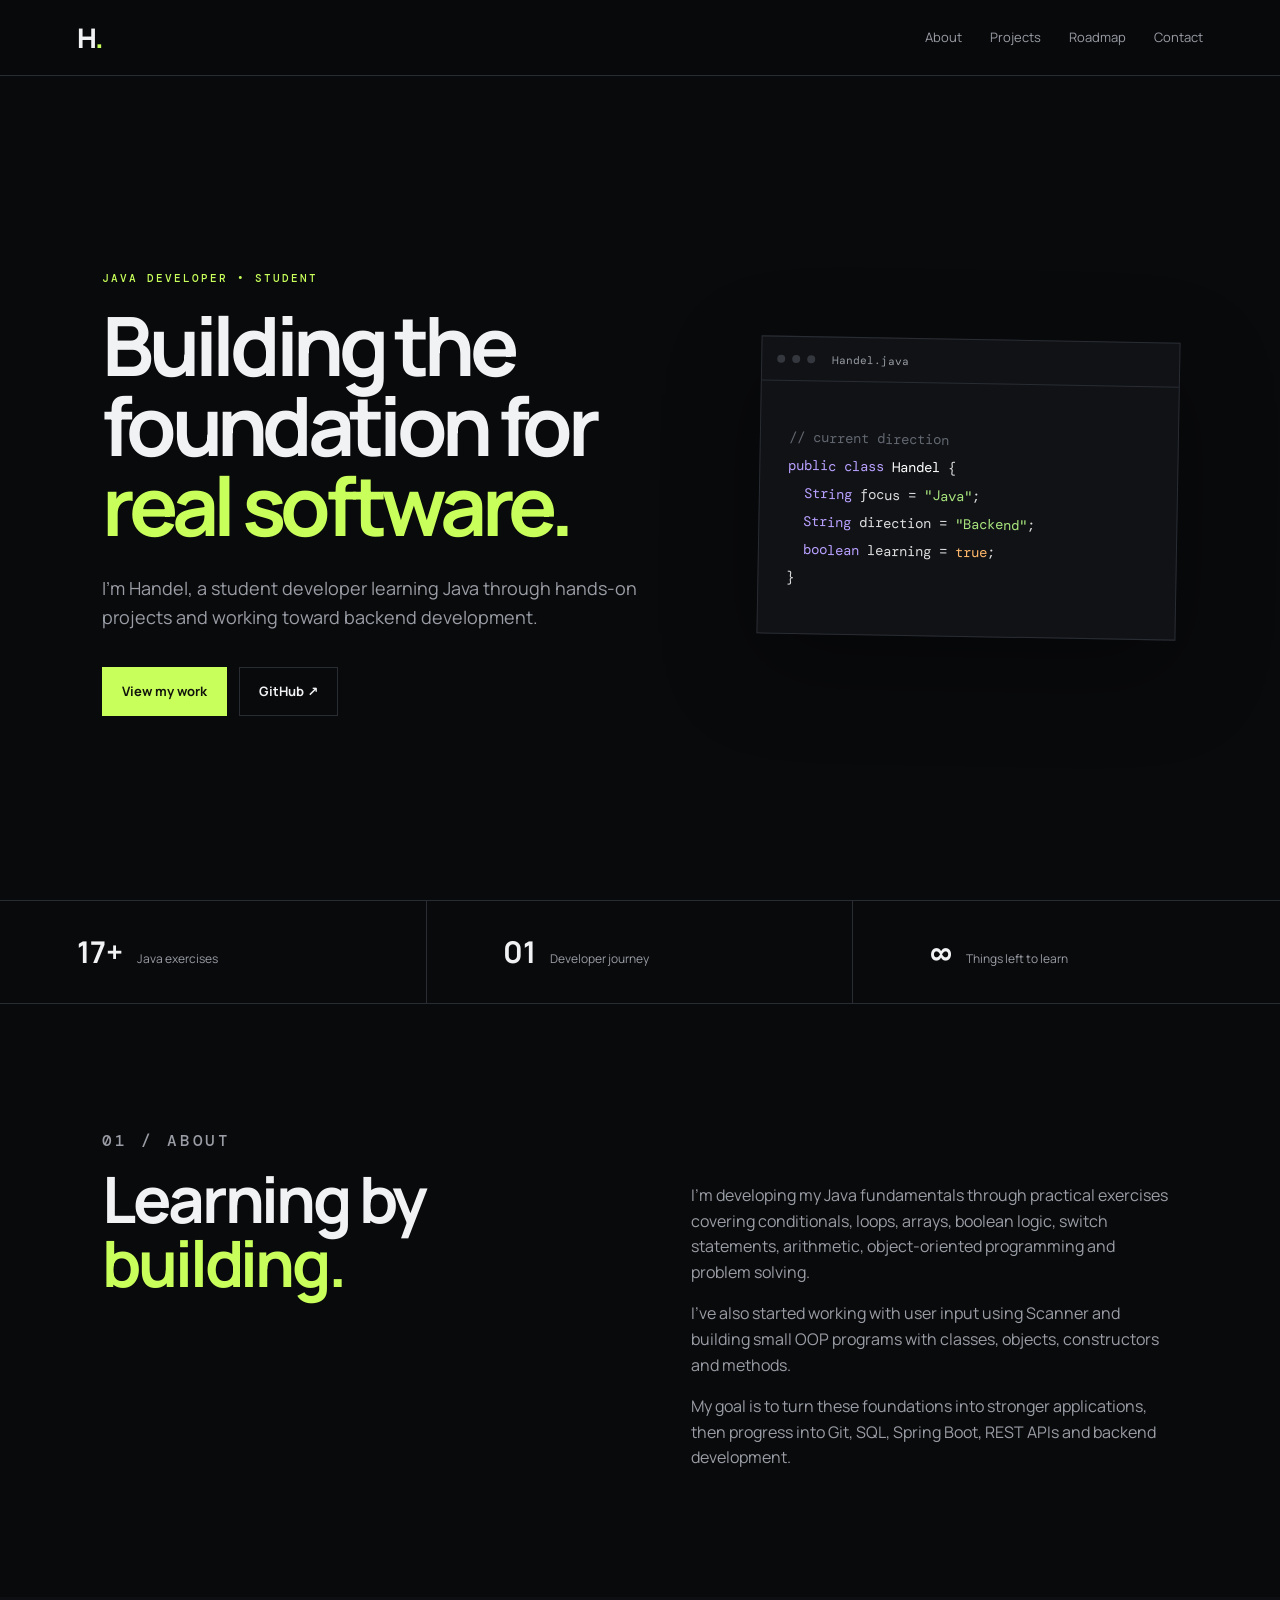
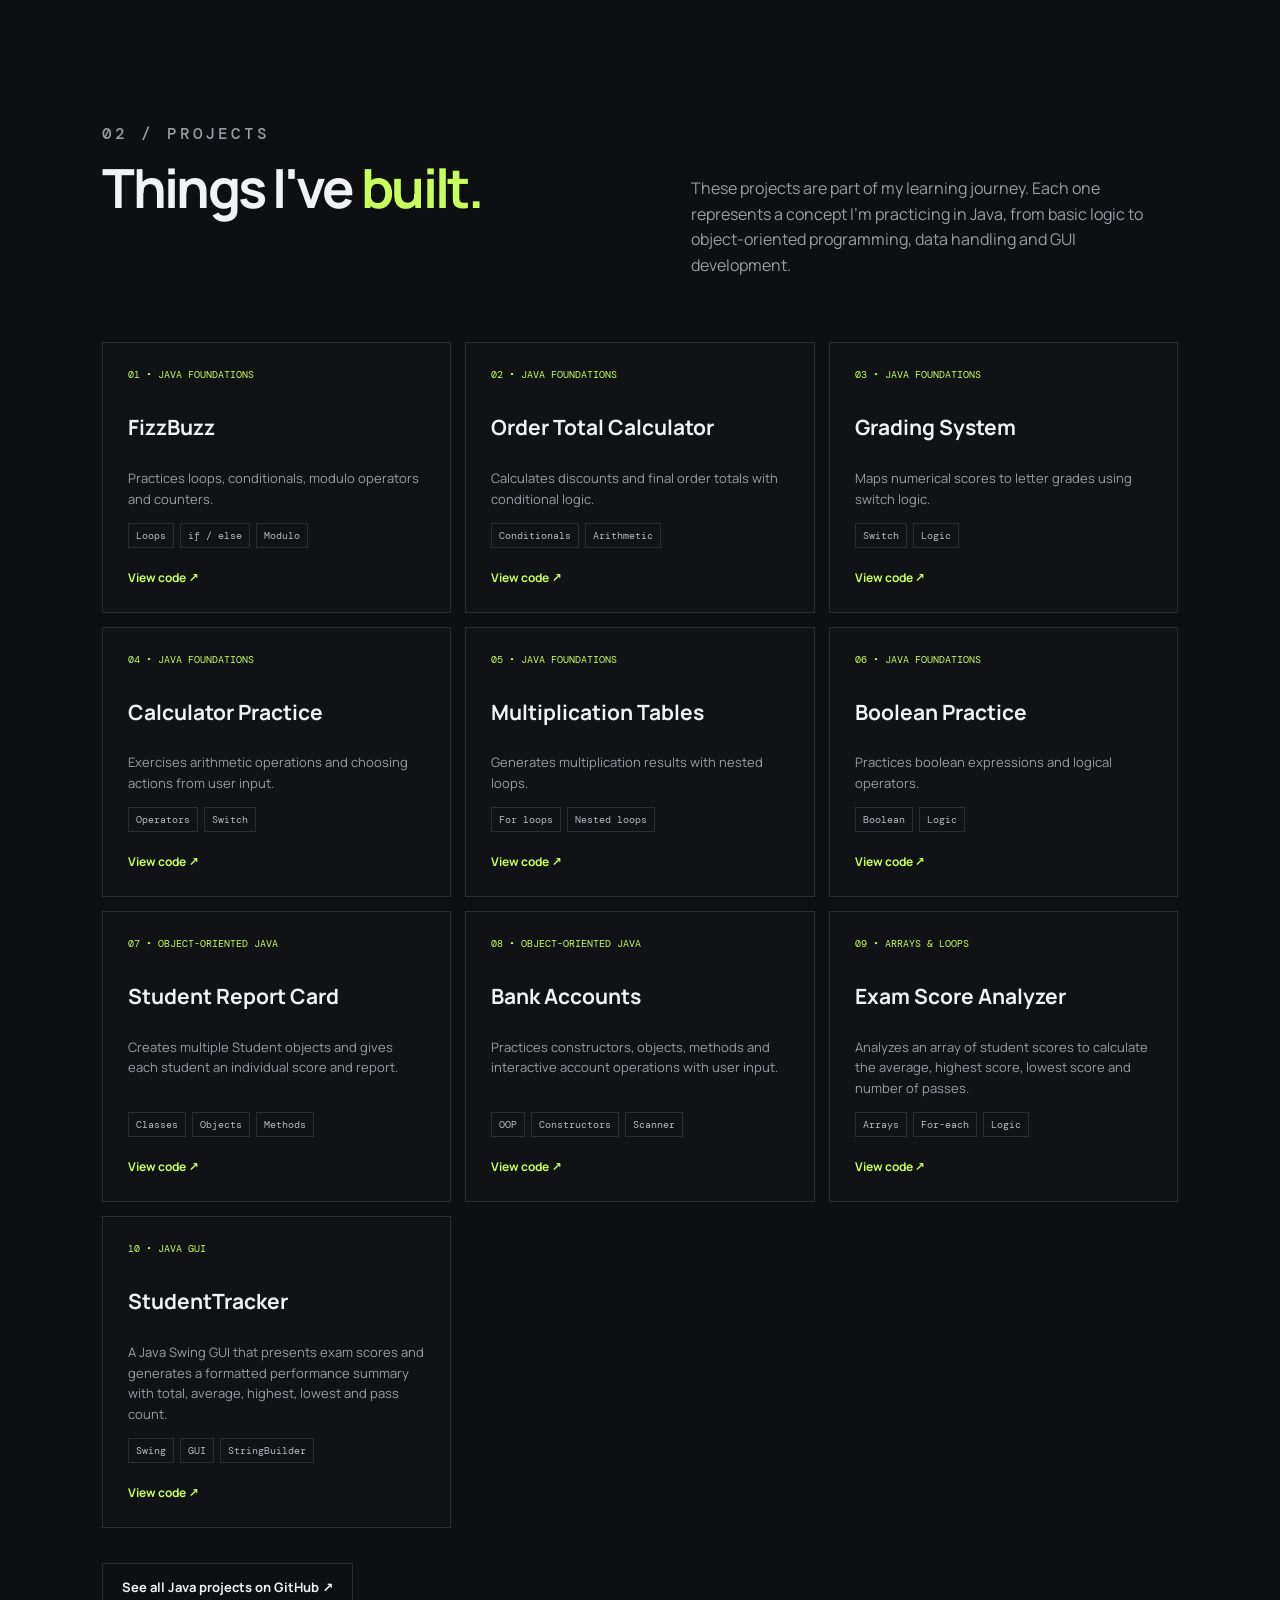
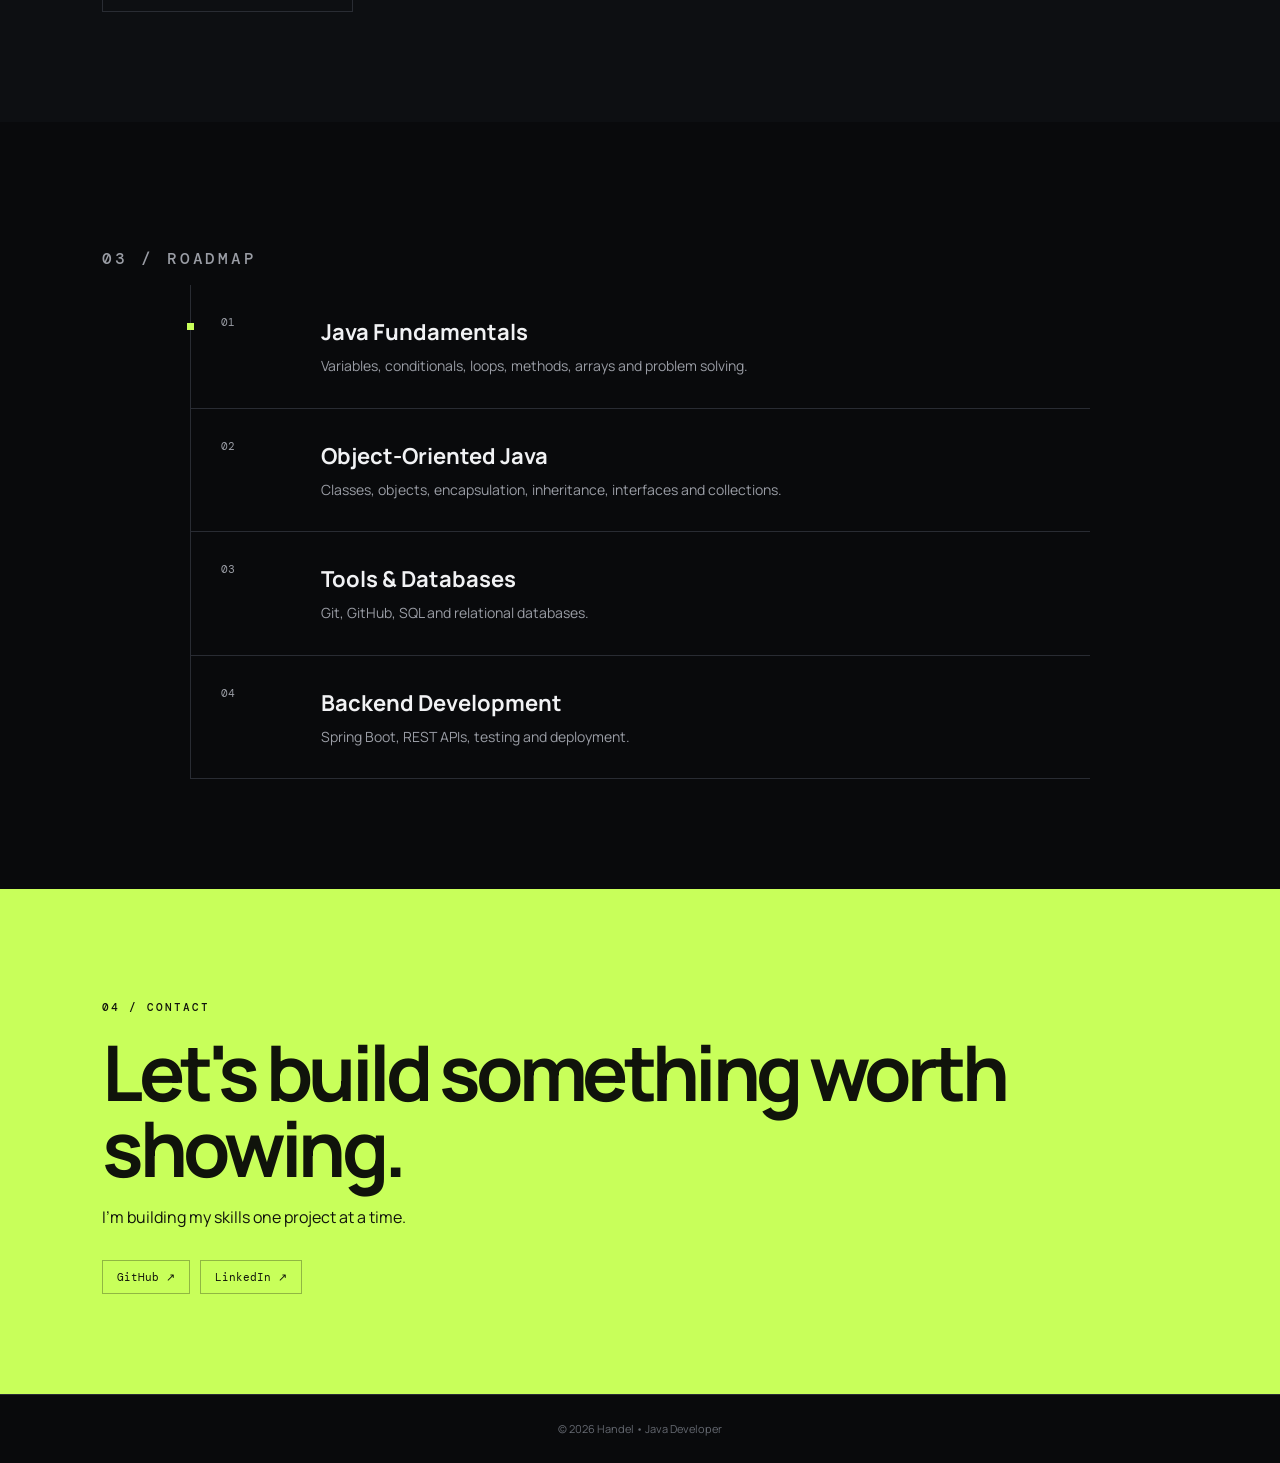
==== docs/index.html @ 5cfcab4a "Add StudentTracker GUI project to portfolio" ====
<!doctype html>
<html lang="en">
<head>
<meta charset="utf-8">
<meta name="viewport" content="width=device-width, initial-scale=1">
<meta name="description" content="Handel — Java Developer portfolio.">
<title>Handel — Java Developer</title>
<link rel="stylesheet" href="style.css">
</head>
<body>
<header class="nav"><a class="brand" href="#home">H<span>.</span></a><nav><a href="#about">About</a><a href="#projects">Projects</a><a href="#roadmap">Roadmap</a><a href="#contact">Contact</a></nav></header>
<main>
<section class="hero" id="home"><div><p class="eyebrow">JAVA DEVELOPER • STUDENT</p><h1>Building the foundation for <em>real software.</em></h1><p class="lead">I'm Handel, a student developer learning Java through hands-on projects and working toward backend development.</p><div class="actions"><a class="button primary" href="#projects">View my work</a><a class="button" href="https://github.com/muddyshark8-byte" target="_blank" rel="noopener">GitHub ↗</a></div></div><div class="terminal"><div class="bar"><i></i><i></i><i></i><span>Handel.java</span></div><pre><span class="dim">// current direction</span>
<span class="purple">public class</span> <span class="white">Handel</span> {
  <span class="purple">String</span> focus = <span class="green">"Java"</span>;
  <span class="purple">String</span> direction = <span class="green">"Backend"</span>;
  <span class="purple">boolean</span> learning = <span class="orange">true</span>;
}</pre></div></section>
<section class="stats"><div><b>17+</b><span>Java exercises</span></div><div><b>01</b><span>Developer journey</span></div><div><b>∞</b><span>Things left to learn</span></div></section>
<section class="section" id="about"><p class="eyebrow">01 / ABOUT</p><div class="split"><h2>Learning by <span>building.</span></h2><div><p>I'm developing my Java fundamentals through practical exercises covering conditionals, loops, arrays, boolean logic, switch statements, arithmetic, object-oriented programming and problem solving.</p><p>I've also started working with user input using Scanner and building small OOP programs with classes, objects, constructors and methods.</p><p>My goal is to turn these foundations into stronger applications, then progress into Git, SQL, Spring Boot, REST APIs and backend development.</p></div></div></section>
<section class="section dark" id="projects"><p class="eyebrow">02 / PROJECTS</p><div class="split head"><h2>Things I've <span>built.</span></h2><p>These projects are part of my learning journey. Each one represents a concept I'm practicing in Java, from basic logic to object-oriented programming, data handling and GUI development.</p></div><div class="grid">
<article><small>01 • JAVA FOUNDATIONS</small><h3>FizzBuzz</h3><p>Practices loops, conditionals, modulo operators and counters.</p><div class="tags"><span>Loops</span><span>if / else</span><span>Modulo</span></div><a href="https://github.com/muddyshark8-byte/java-projects/blob/main/fizzbuzz.java" target="_blank" rel="noopener">View code ↗</a></article>
<article><small>02 • JAVA FOUNDATIONS</small><h3>Order Total Calculator</h3><p>Calculates discounts and final order totals with conditional logic.</p><div class="tags"><span>Conditionals</span><span>Arithmetic</span></div><a href="https://github.com/muddyshark8-byte/java-projects/blob/main/OrderTotalCalc.java" target="_blank" rel="noopener">View code ↗</a></article>
<article><small>03 • JAVA FOUNDATIONS</small><h3>Grading System</h3><p>Maps numerical scores to letter grades using switch logic.</p><div class="tags"><span>Switch</span><span>Logic</span></div><a href="https://github.com/muddyshark8-byte/java-projects/blob/main/Gradingsystem.java" target="_blank" rel="noopener">View code ↗</a></article>
<article><small>04 • JAVA FOUNDATIONS</small><h3>Calculator Practice</h3><p>Exercises arithmetic operations and choosing actions from user input.</p><div class="tags"><span>Operators</span><span>Switch</span></div><a href="https://github.com/muddyshark8-byte/java-projects/blob/main/Calculatorpractice.java" target="_blank" rel="noopener">View code ↗</a></article>
<article><small>05 • JAVA FOUNDATIONS</small><h3>Multiplication Tables</h3><p>Generates multiplication results with nested loops.</p><div class="tags"><span>For loops</span><span>Nested loops</span></div><a href="https://github.com/muddyshark8-byte/java-projects/blob/main/multiplicationtable.java" target="_blank" rel="noopener">View code ↗</a></article>
<article><small>06 • JAVA FOUNDATIONS</small><h3>Boolean Practice</h3><p>Practices boolean expressions and logical operators.</p><div class="tags"><span>Boolean</span><span>Logic</span></div><a href="https://github.com/muddyshark8-byte/java-projects/blob/main/Booleanpractice.java" target="_blank" rel="noopener">View code ↗</a></article>
<article><small>07 • OBJECT-ORIENTED JAVA</small><h3>Student Report Card</h3><p>Creates multiple Student objects and gives each student an individual score and report.</p><div class="tags"><span>Classes</span><span>Objects</span><span>Methods</span></div><a href="https://github.com/muddyshark8-byte/java-projects/blob/main/Reportcard.java" target="_blank" rel="noopener">View code ↗</a></article>
<article><small>08 • OBJECT-ORIENTED JAVA</small><h3>Bank Accounts</h3><p>Practices constructors, objects, methods and interactive account operations with user input.</p><div class="tags"><span>OOP</span><span>Constructors</span><span>Scanner</span></div><a href="https://github.com/muddyshark8-byte/java-projects/blob/main/Accounts.java" target="_blank" rel="noopener">View code ↗</a></article>
<article><small>09 • ARRAYS & LOOPS</small><h3>Exam Score Analyzer</h3><p>Analyzes an array of student scores to calculate the average, highest score, lowest score and number of passes.</p><div class="tags"><span>Arrays</span><span>For-each</span><span>Logic</span></div><a href="https://github.com/muddyshark8-byte/java-projects/blob/main/Exams.java" target="_blank" rel="noopener">View code ↗</a></article>
<article><small>10 • JAVA GUI</small><h3>StudentTracker</h3><p>A Java Swing GUI that presents exam scores and generates a formatted performance summary with total, average, highest, lowest and pass count.</p><div class="tags"><span>Swing</span><span>GUI</span><span>StringBuilder</span></div><a href="https://github.com/muddyshark8-byte/java-projects/blob/main/StudentTracker.java" target="_blank" rel="noopener">View code ↗</a></article>
</div><div class="all-code"><a class="button" href="https://github.com/muddyshark8-byte/java-projects" target="_blank" rel="noopener">See all Java projects on GitHub ↗</a></div></section>
<section class="section" id="roadmap"><p class="eyebrow">03 / ROADMAP</p><div class="roadmap"><div class="road active"><b>01</b><div><h3>Java Fundamentals</h3><p>Variables, conditionals, loops, methods, arrays and problem solving.</p></div></div><div class="road"><b>02</b><div><h3>Object-Oriented Java</h3><p>Classes, objects, encapsulation, inheritance, interfaces and collections.</p></div></div><div class="road"><b>03</b><div><h3>Tools & Databases</h3><p>Git, GitHub, SQL and relational databases.</p></div></div><div class="road"><b>04</b><div><h3>Backend Development</h3><p>Spring Boot, REST APIs, testing and deployment.</p></div></div></div></section>
<section class="contact" id="contact"><div><p class="eyebrow">04 / CONTACT</p><h2>Let's build something <em>worth showing.</em></h2><p>I'm building my skills one project at a time.</p><div class="contact-links"><a href="https://github.com/muddyshark8-byte" target="_blank" rel="noopener">GitHub ↗</a><a href="https://www.linkedin.com/in/handel-ohia-287b28434" target="_blank" rel="noopener">LinkedIn ↗</a></div></div></section>
</main><footer>© 2026 Handel • Java Developer</footer><script src="script.js"></script>
</body></html>
---- docs/style.css ----
@import url('https://fonts.googleapis.com/css2?family=DM+Mono:wght@400;500&family=Manrope:wght@400;500;600;700;800&display=swap');
:root{--bg:#090a0c;--panel:#101216;--text:#f1f2f4;--muted:#9a9da5;--line:#292c33;--accent:#c8ff5a;--purple:#b9a0ff;--orange:#ffb86b;--green:#a9e57d}*{box-sizing:border-box}html{scroll-behavior:smooth}body{margin:0;background:var(--bg);color:var(--text);font-family:Manrope,system-ui,sans-serif;line-height:1.6}a{color:inherit;text-decoration:none}.nav{height:76px;display:flex;align-items:center;justify-content:space-between;padding:0 6vw;border-bottom:1px solid var(--line);position:sticky;top:0;background:rgba(9,10,12,.86);backdrop-filter:blur(14px);z-index:20}.brand{font-size:27px;font-weight:800;letter-spacing:-2px}.brand span{color:var(--accent)}nav{display:flex;gap:28px}nav a{font-size:13px;color:var(--muted)}nav a:hover{color:var(--text)}.hero{min-height:calc(100vh - 76px);padding:10vh 8vw;display:grid;grid-template-columns:1.15fr .85fr;gap:7vw;align-items:center;max-width:1500px;margin:auto}.eyebrow{font:500 11px 'DM Mono',monospace;letter-spacing:.18em;color:var(--accent);text-transform:uppercase}.hero h1{font-size:clamp(48px,6.4vw,94px);line-height:.98;letter-spacing:-.065em;margin:20px 0 28px;max-width:850px}.hero h1 em,h2 span{font-style:normal;color:var(--accent)}.lead{font-size:18px;color:var(--muted);max-width:650px}.actions{display:flex;gap:12px;margin-top:36px}.button{display:inline-block;padding:13px 19px;border:1px solid var(--line);font-size:13px;font-weight:700}.primary{background:var(--accent);color:#10130b;border-color:var(--accent)}.terminal{background:var(--panel);border:1px solid var(--line);box-shadow:0 30px 90px rgba(0,0,0,.35);transform:rotate(1deg)}.bar{height:44px;border-bottom:1px solid var(--line);display:flex;align-items:center;padding:0 15px;gap:7px;color:var(--muted);font:11px 'DM Mono',monospace}.bar i{width:8px;height:8px;border-radius:50%;background:#34373d}.bar span{margin-left:10px}.terminal pre{padding:28px;font:14px/2 'DM Mono',monospace;color:#ddd;overflow:auto}.dim{color:#62666f}.purple{color:var(--purple)}.green{color:var(--green)}.orange{color:var(--orange)}.white{color:#fff}.stats{border-top:1px solid var(--line);border-bottom:1px solid var(--line);display:grid;grid-template-columns:repeat(3,1fr);max-width:1400px;margin:auto}.stats div{padding:27px 6vw;border-right:1px solid var(--line)}.stats div:last-child{border:0}.stats b{font-size:30px;margin-right:14px}.stats span{font-size:12px;color:var(--muted)}.section{padding:110px 8vw;max-width:1500px;margin:auto}.split{display:grid;grid-template-columns:1fr 1fr;gap:8vw}.section h2{font-size:clamp(40px,5vw,70px);line-height:1;letter-spacing:-.05em;margin:0}.section p{color:var(--muted);font-size:16px}.dark{max-width:none;background:#0d0f12}.head{max-width:1250px;margin:0 auto 48px}.head h2{font-size:54px}.grid{max-width:1250px;margin:auto;display:grid;grid-template-columns:repeat(3,1fr);gap:14px}.grid article{background:var(--panel);border:1px solid var(--line);padding:25px;min-height:270px;display:flex;flex-direction:column}.grid article:hover{border-color:#454a54;transform:translateY(-3px)}small{font:10px 'DM Mono',monospace;color:var(--accent)}article h3{font-size:21px;margin:30px 0 10px}article p{font-size:13px!important}.tags{display:flex;gap:6px;flex-wrap:wrap;margin-top:auto}.tags span{font:10px 'DM Mono',monospace;border:1px solid var(--line);padding:5px 7px;color:#b6bac3}article>a{font-size:12px;font-weight:700;color:var(--accent);margin-top:20px}.all-code{max-width:1250px;margin:35px auto 0}.roadmap{border-left:1px solid var(--line);max-width:900px;margin:auto}.road{display:grid;grid-template-columns:70px 1fr;gap:30px;padding:30px 0 30px 30px;border-bottom:1px solid var(--line);position:relative}.road b{font:11px 'DM Mono',monospace;color:var(--muted)}.road h3{margin:0 0 5px;font-size:22px}.road p{margin:0;font-size:14px}.road.active:before{content:'';position:absolute;width:7px;height:7px;background:var(--accent);left:-4px;top:38px}.contact{background:var(--accent);color:#10130b;padding:100px 8vw}.contact>div{max-width:1250px;margin:auto}.contact .eyebrow{color:#10130b}.contact h2{font-size:clamp(48px,6vw,82px);line-height:.98;letter-spacing:-.06em;margin:20px 0}.contact h2 em{font-style:normal}.contact p{color:#10130b}.contact-links{display:flex;gap:10px;margin-top:30px}.contact-links a{border:1px solid rgba(16,19,11,.3);padding:9px 14px;font:11px 'DM Mono',monospace}footer{text-align:center;padding:25px;color:#656971;font-size:11px;border-top:1px solid var(--line)}@media(max-width:900px){.hero{grid-template-columns:1fr}.grid{grid-template-columns:repeat(2,1fr)}.split{grid-template-columns:1fr;gap:20px}}@media(max-width:600px){nav{display:none}.hero,.section{padding:70px 5vw}.hero h1{font-size:50px}.grid,.stats{grid-template-columns:1fr}.stats div{border-right:0;border-bottom:1px solid var(--line)}.road{grid-template-columns:50px 1fr;gap:10px}}
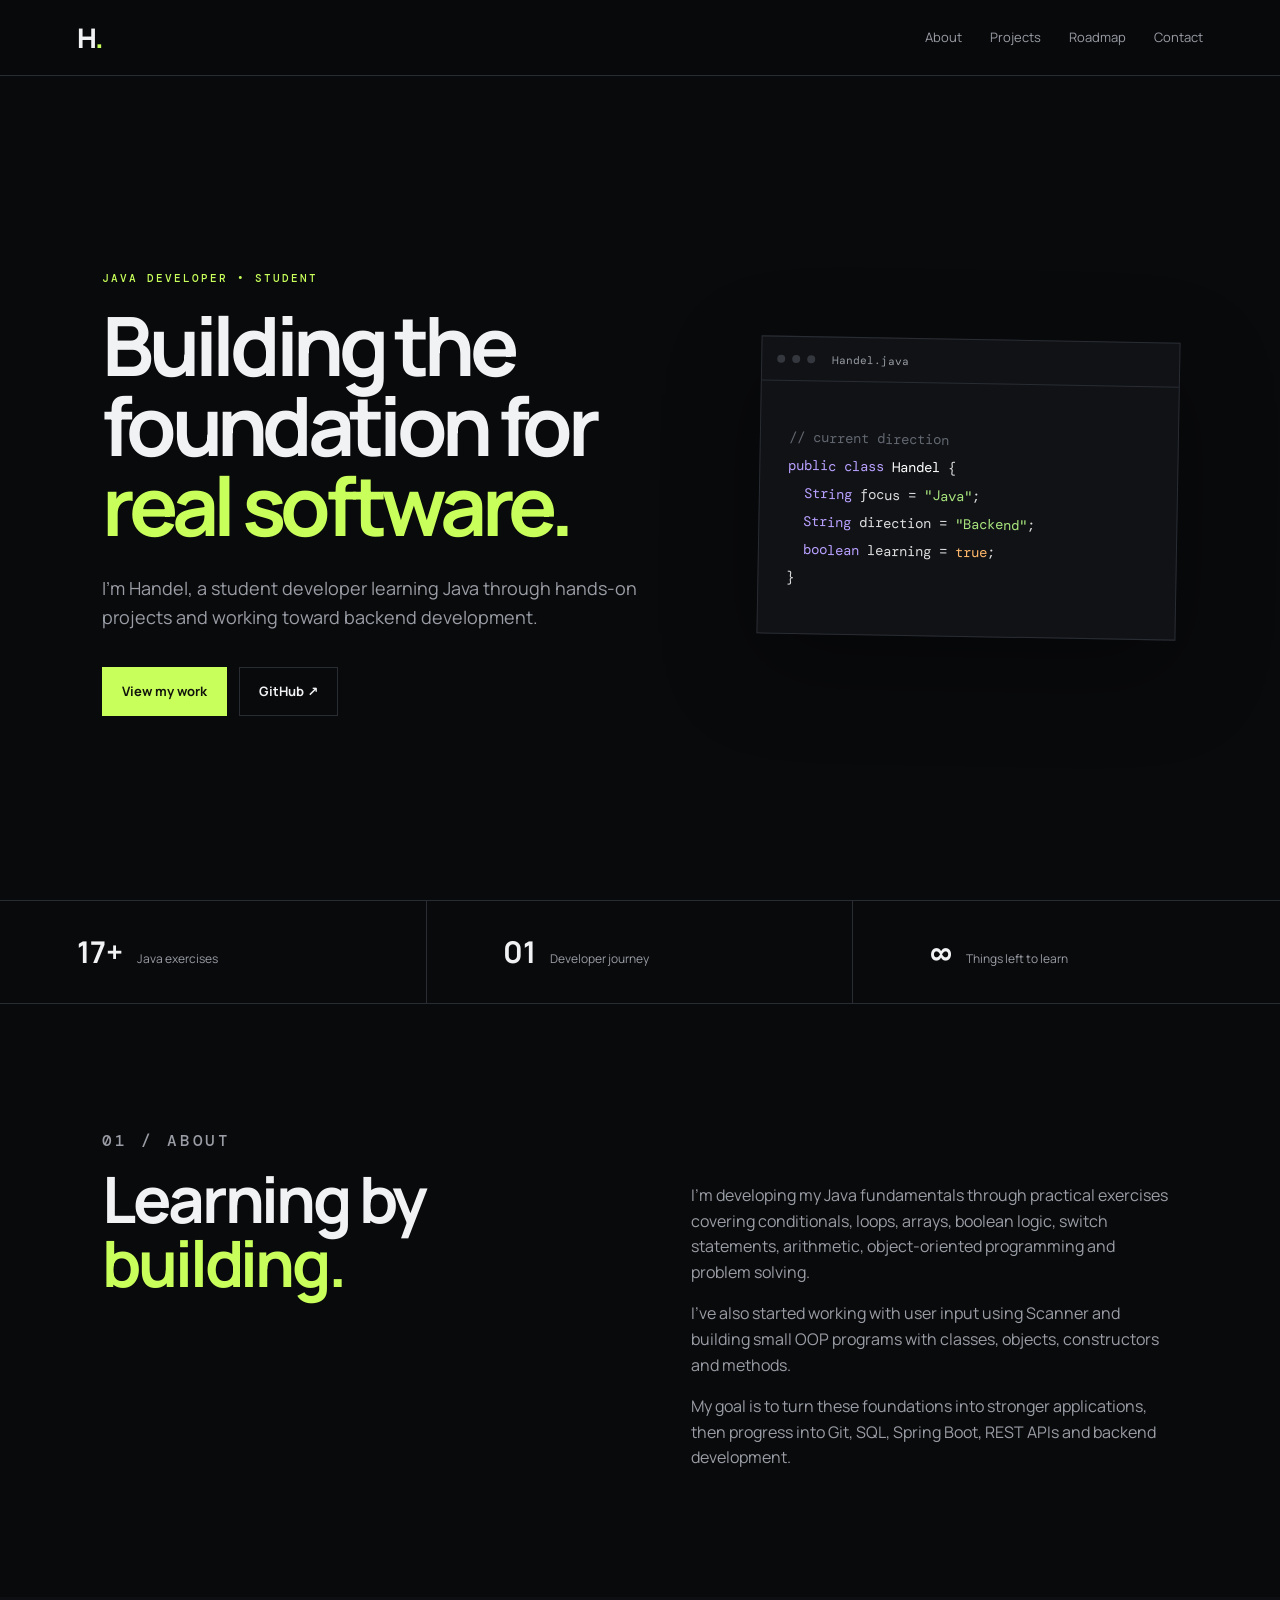
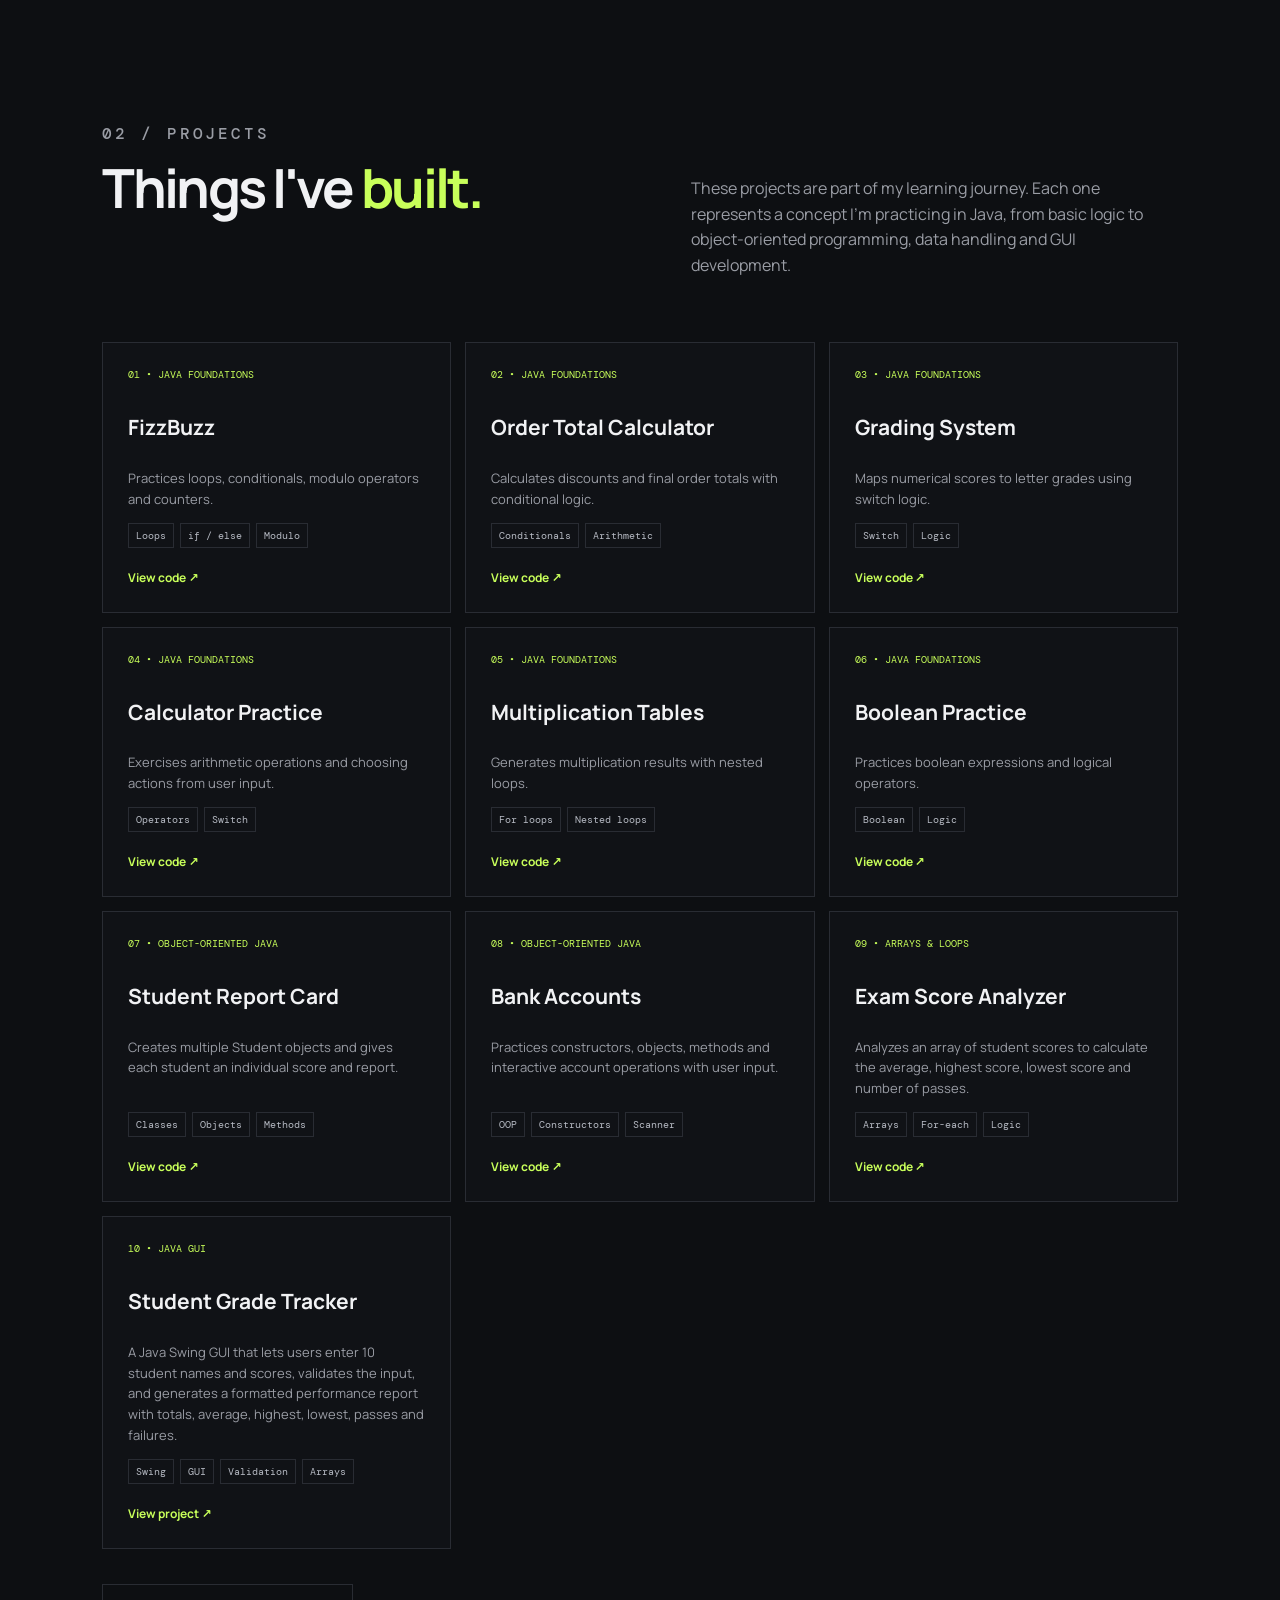
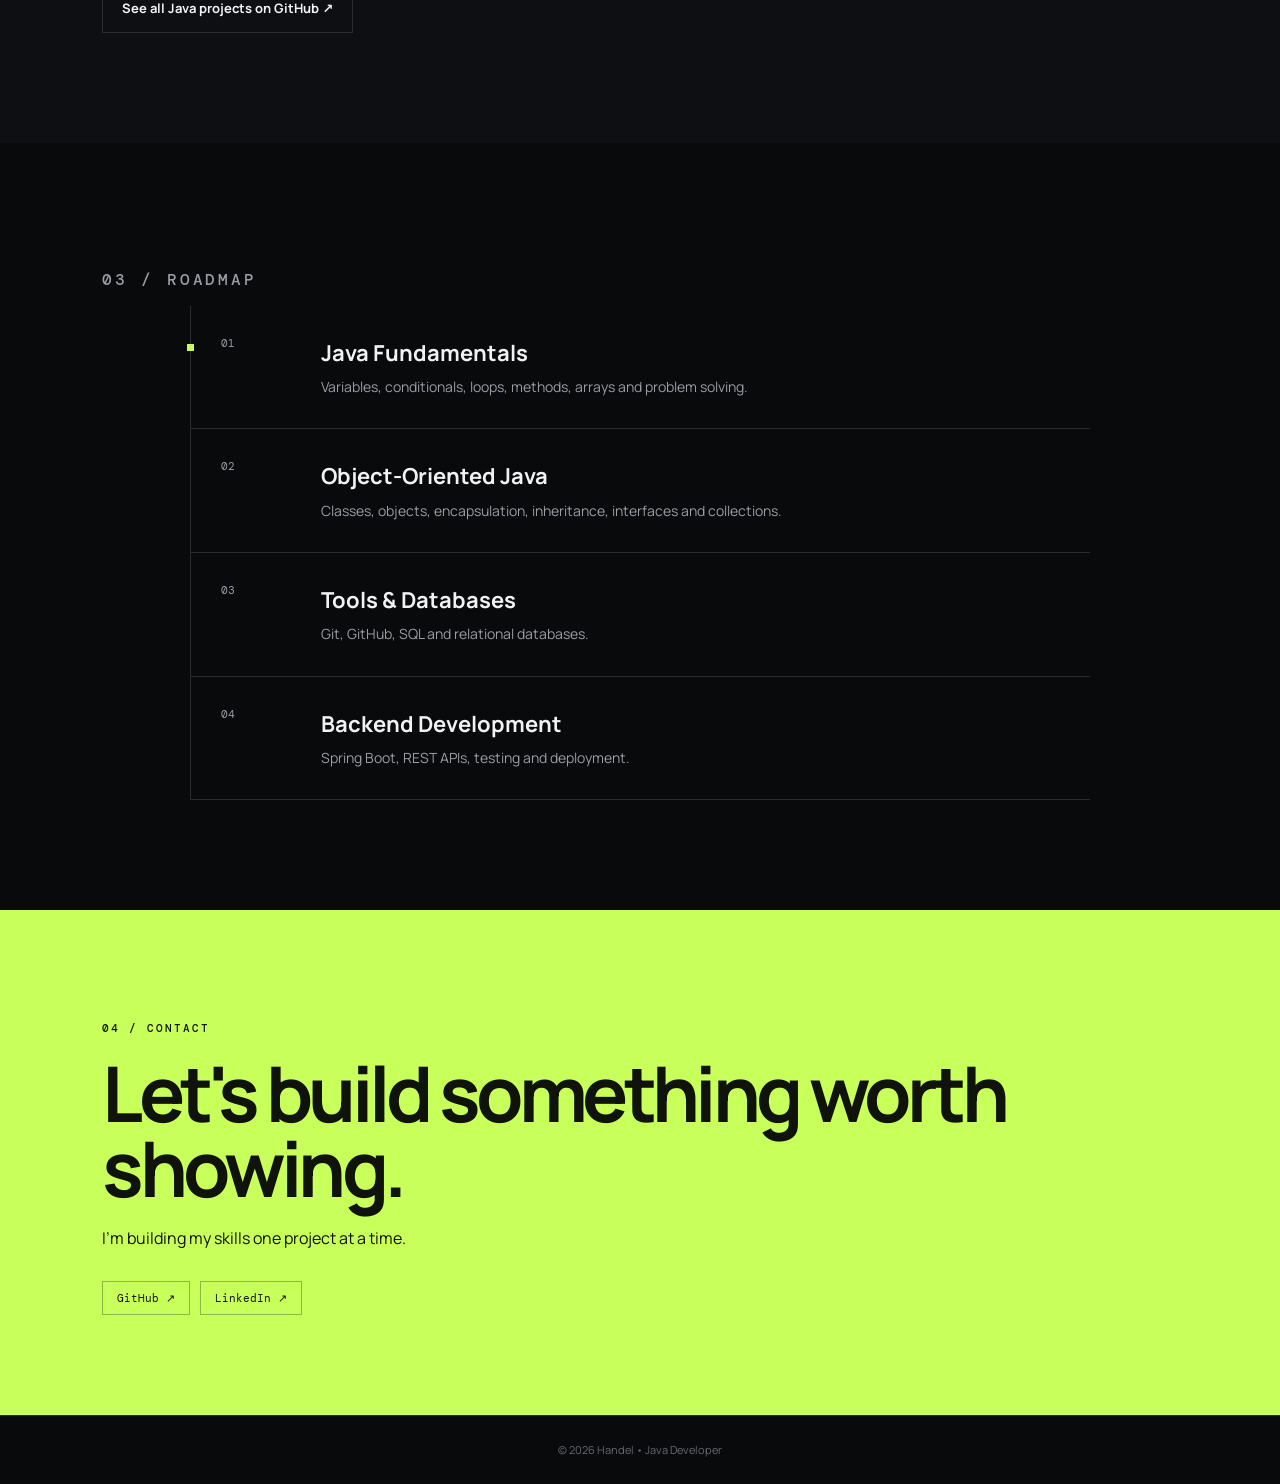
==== commit 2991bb4d: "Update portfolio with new Student Grade Tracker project" ====
--- a/docs/index.html
+++ b/docs/index.html
@@ -28,7 +28,7 @@
 <article><small>07 • OBJECT-ORIENTED JAVA</small><h3>Student Report Card</h3><p>Creates multiple Student objects and gives each student an individual score and report.</p><div class="tags"><span>Classes</span><span>Objects</span><span>Methods</span></div><a href="https://github.com/muddyshark8-byte/java-projects/blob/main/Reportcard.java" target="_blank" rel="noopener">View code ↗</a></article>
 <article><small>08 • OBJECT-ORIENTED JAVA</small><h3>Bank Accounts</h3><p>Practices constructors, objects, methods and interactive account operations with user input.</p><div class="tags"><span>OOP</span><span>Constructors</span><span>Scanner</span></div><a href="https://github.com/muddyshark8-byte/java-projects/blob/main/Accounts.java" target="_blank" rel="noopener">View code ↗</a></article>
 <article><small>09 • ARRAYS & LOOPS</small><h3>Exam Score Analyzer</h3><p>Analyzes an array of student scores to calculate the average, highest score, lowest score and number of passes.</p><div class="tags"><span>Arrays</span><span>For-each</span><span>Logic</span></div><a href="https://github.com/muddyshark8-byte/java-projects/blob/main/Exams.java" target="_blank" rel="noopener">View code ↗</a></article>
-<article><small>10 • JAVA GUI</small><h3>StudentTracker</h3><p>A Java Swing GUI that presents exam scores and generates a formatted performance summary with total, average, highest, lowest and pass count.</p><div class="tags"><span>Swing</span><span>GUI</span><span>StringBuilder</span></div><a href="https://github.com/muddyshark8-byte/java-projects/blob/main/StudentTracker.java" target="_blank" rel="noopener">View code ↗</a></article>
+<article><small>10 • JAVA GUI</small><h3>Student Grade Tracker</h3><p>A Java Swing GUI that lets users enter 10 student names and scores, validates the input, and generates a formatted performance report with totals, average, highest, lowest, passes and failures.</p><div class="tags"><span>Swing</span><span>GUI</span><span>Validation</span><span>Arrays</span></div><a href="https://github.com/muddyshark8-byte/CodeAlpha_StudentGradeTracker/blob/main/StudentTracker.java" target="_blank" rel="noopener">View project ↗</a></article>
 </div><div class="all-code"><a class="button" href="https://github.com/muddyshark8-byte/java-projects" target="_blank" rel="noopener">See all Java projects on GitHub ↗</a></div></section>
 <section class="section" id="roadmap"><p class="eyebrow">03 / ROADMAP</p><div class="roadmap"><div class="road active"><b>01</b><div><h3>Java Fundamentals</h3><p>Variables, conditionals, loops, methods, arrays and problem solving.</p></div></div><div class="road"><b>02</b><div><h3>Object-Oriented Java</h3><p>Classes, objects, encapsulation, inheritance, interfaces and collections.</p></div></div><div class="road"><b>03</b><div><h3>Tools & Databases</h3><p>Git, GitHub, SQL and relational databases.</p></div></div><div class="road"><b>04</b><div><h3>Backend Development</h3><p>Spring Boot, REST APIs, testing and deployment.</p></div></div></div></section>
 <section class="contact" id="contact"><div><p class="eyebrow">04 / CONTACT</p><h2>Let's build something <em>worth showing.</em></h2><p>I'm building my skills one project at a time.</p><div class="contact-links"><a href="https://github.com/muddyshark8-byte" target="_blank" rel="noopener">GitHub ↗</a><a href="https://www.linkedin.com/in/handel-ohia-287b28434" target="_blank" rel="noopener">LinkedIn ↗</a></div></div></section>
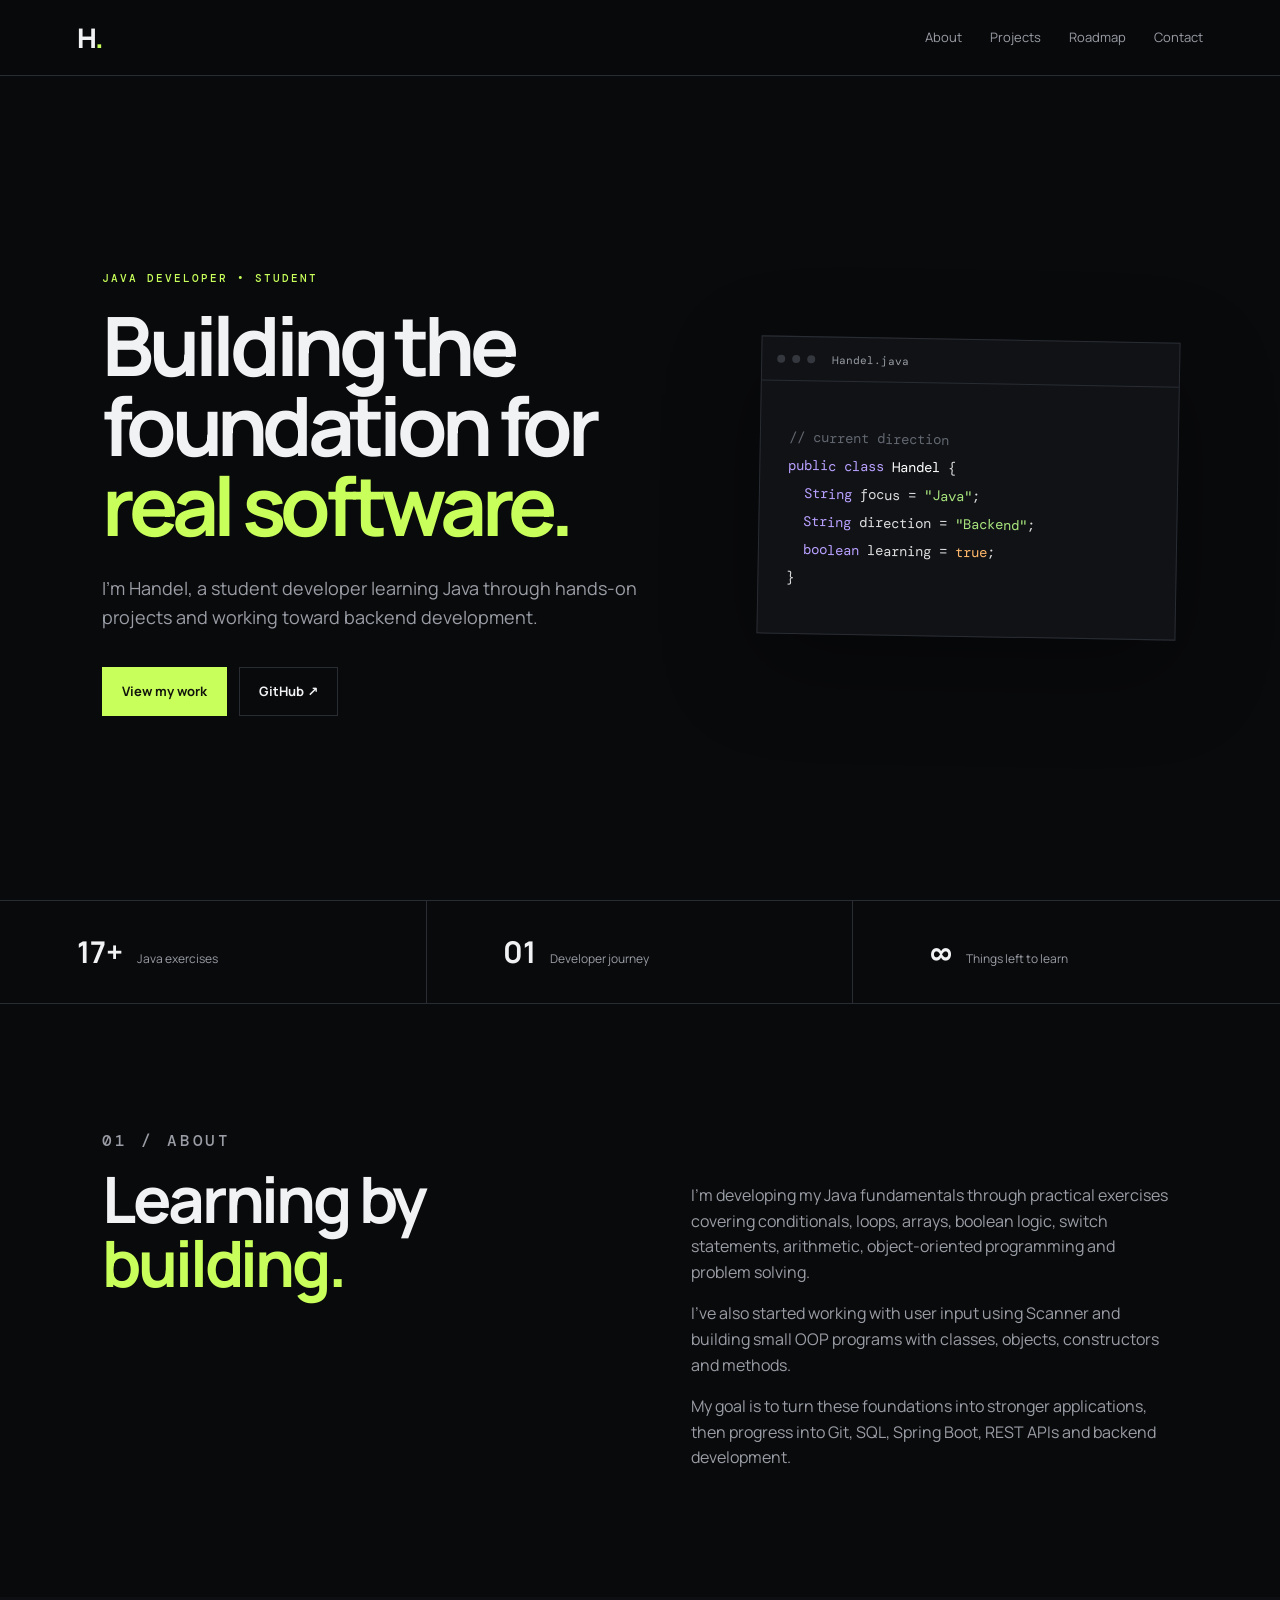
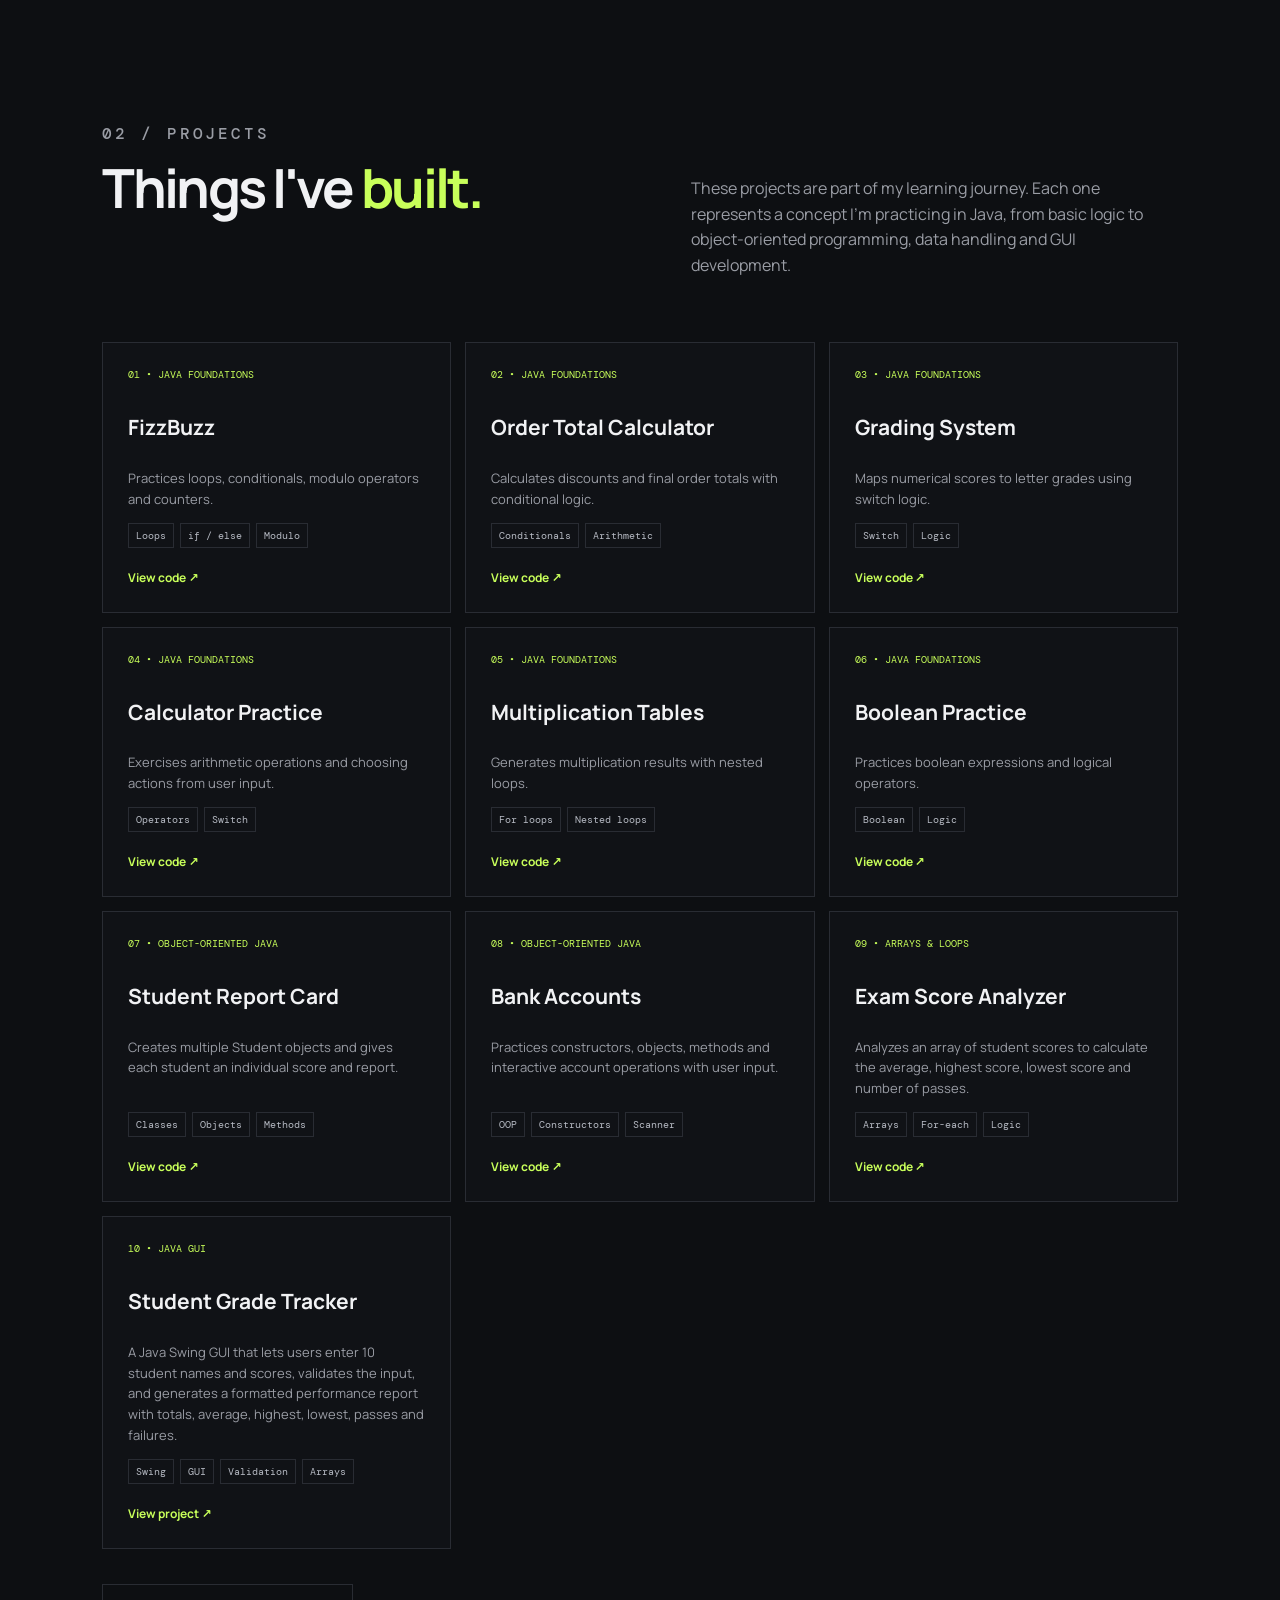
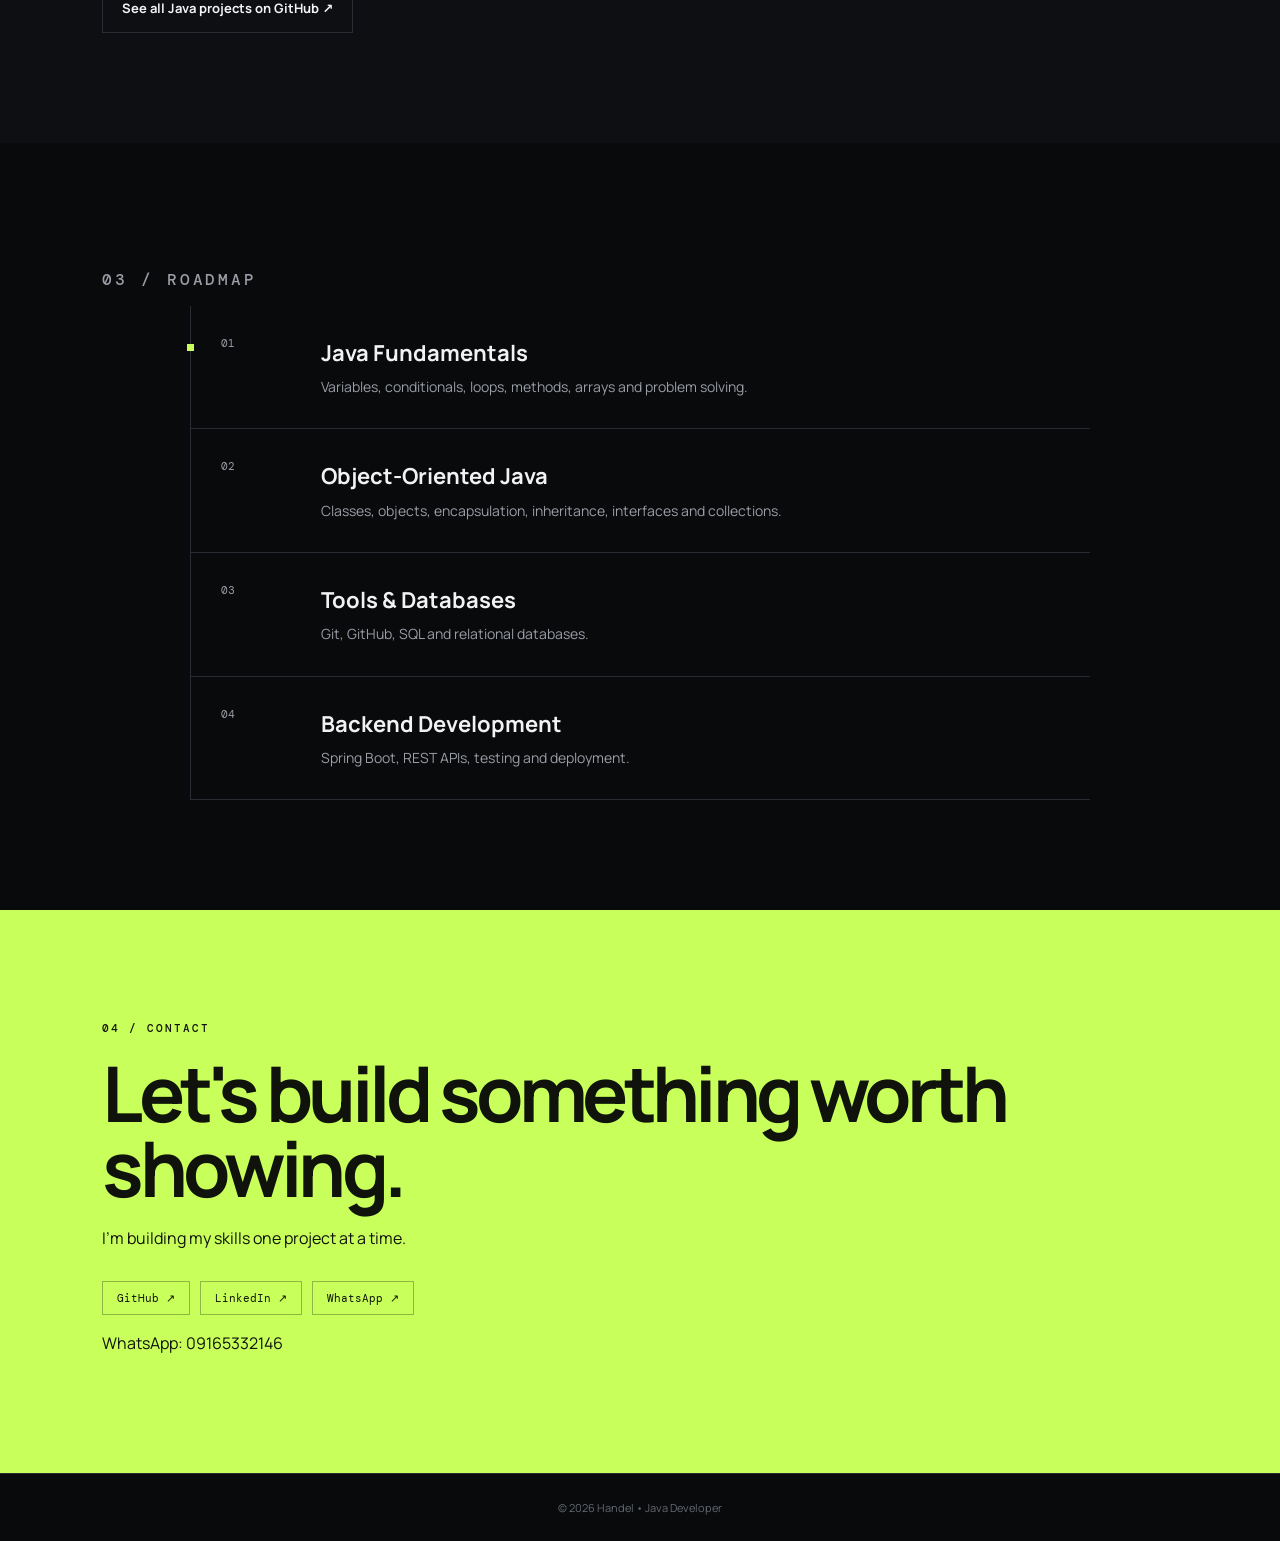
==== commit c85d163d: "Add WhatsApp contact to portfolio website" ====
--- a/docs/index.html
+++ b/docs/index.html
@@ -31,6 +31,6 @@
 <article><small>10 • JAVA GUI</small><h3>Student Grade Tracker</h3><p>A Java Swing GUI that lets users enter 10 student names and scores, validates the input, and generates a formatted performance report with totals, average, highest, lowest, passes and failures.</p><div class="tags"><span>Swing</span><span>GUI</span><span>Validation</span><span>Arrays</span></div><a href="https://github.com/muddyshark8-byte/CodeAlpha_StudentGradeTracker/blob/main/StudentTracker.java" target="_blank" rel="noopener">View project ↗</a></article>
 </div><div class="all-code"><a class="button" href="https://github.com/muddyshark8-byte/java-projects" target="_blank" rel="noopener">See all Java projects on GitHub ↗</a></div></section>
 <section class="section" id="roadmap"><p class="eyebrow">03 / ROADMAP</p><div class="roadmap"><div class="road active"><b>01</b><div><h3>Java Fundamentals</h3><p>Variables, conditionals, loops, methods, arrays and problem solving.</p></div></div><div class="road"><b>02</b><div><h3>Object-Oriented Java</h3><p>Classes, objects, encapsulation, inheritance, interfaces and collections.</p></div></div><div class="road"><b>03</b><div><h3>Tools & Databases</h3><p>Git, GitHub, SQL and relational databases.</p></div></div><div class="road"><b>04</b><div><h3>Backend Development</h3><p>Spring Boot, REST APIs, testing and deployment.</p></div></div></div></section>
-<section class="contact" id="contact"><div><p class="eyebrow">04 / CONTACT</p><h2>Let's build something <em>worth showing.</em></h2><p>I'm building my skills one project at a time.</p><div class="contact-links"><a href="https://github.com/muddyshark8-byte" target="_blank" rel="noopener">GitHub ↗</a><a href="https://www.linkedin.com/in/handel-ohia-287b28434" target="_blank" rel="noopener">LinkedIn ↗</a></div></div></section>
+<section class="contact" id="contact"><div><p class="eyebrow">04 / CONTACT</p><h2>Let's build something <em>worth showing.</em></h2><p>I'm building my skills one project at a time.</p><div class="contact-links"><a href="https://github.com/muddyshark8-byte" target="_blank" rel="noopener">GitHub ↗</a><a href="https://www.linkedin.com/in/handel-ohia-287b28434" target="_blank" rel="noopener">LinkedIn ↗</a><a href="https://wa.me/2349165332146" target="_blank" rel="noopener">WhatsApp ↗</a></div><p>WhatsApp: 09165332146</p></div></section>
 </main><footer>© 2026 Handel • Java Developer</footer><script src="script.js"></script>
 </body></html>
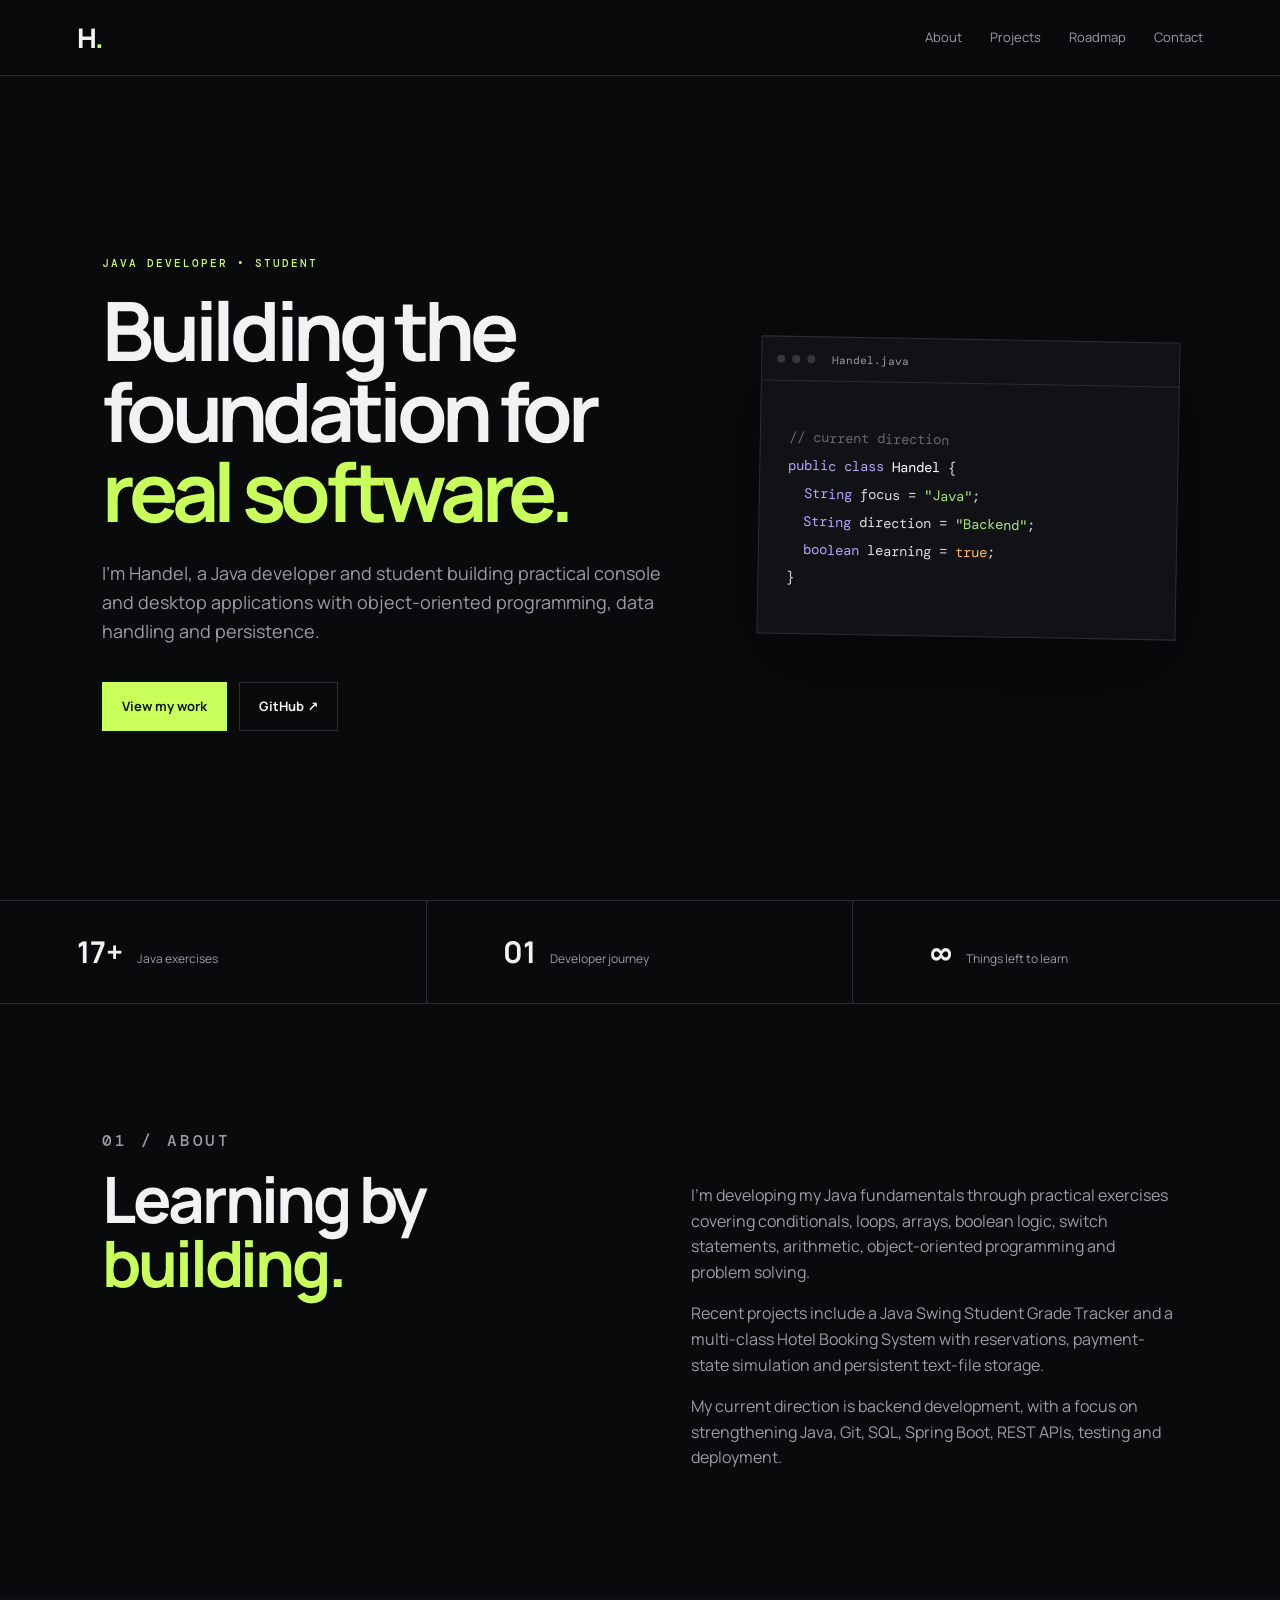
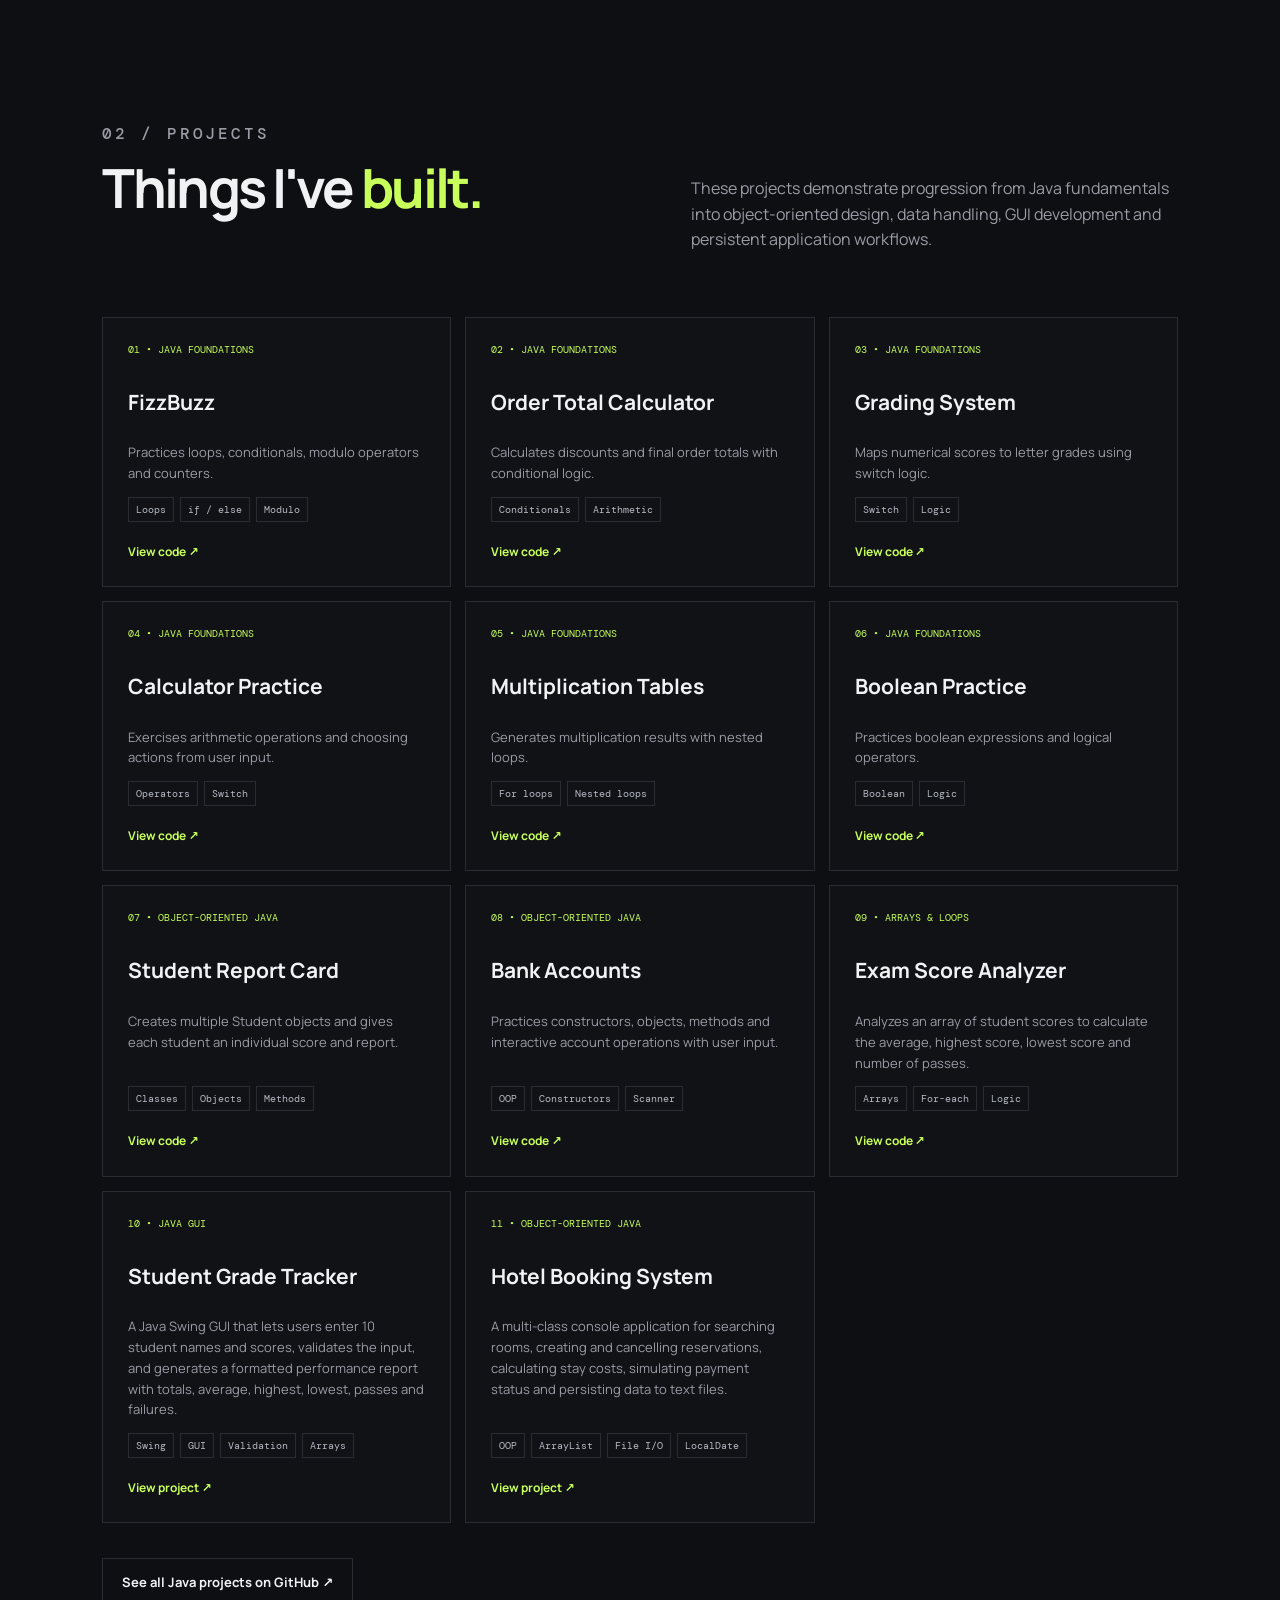
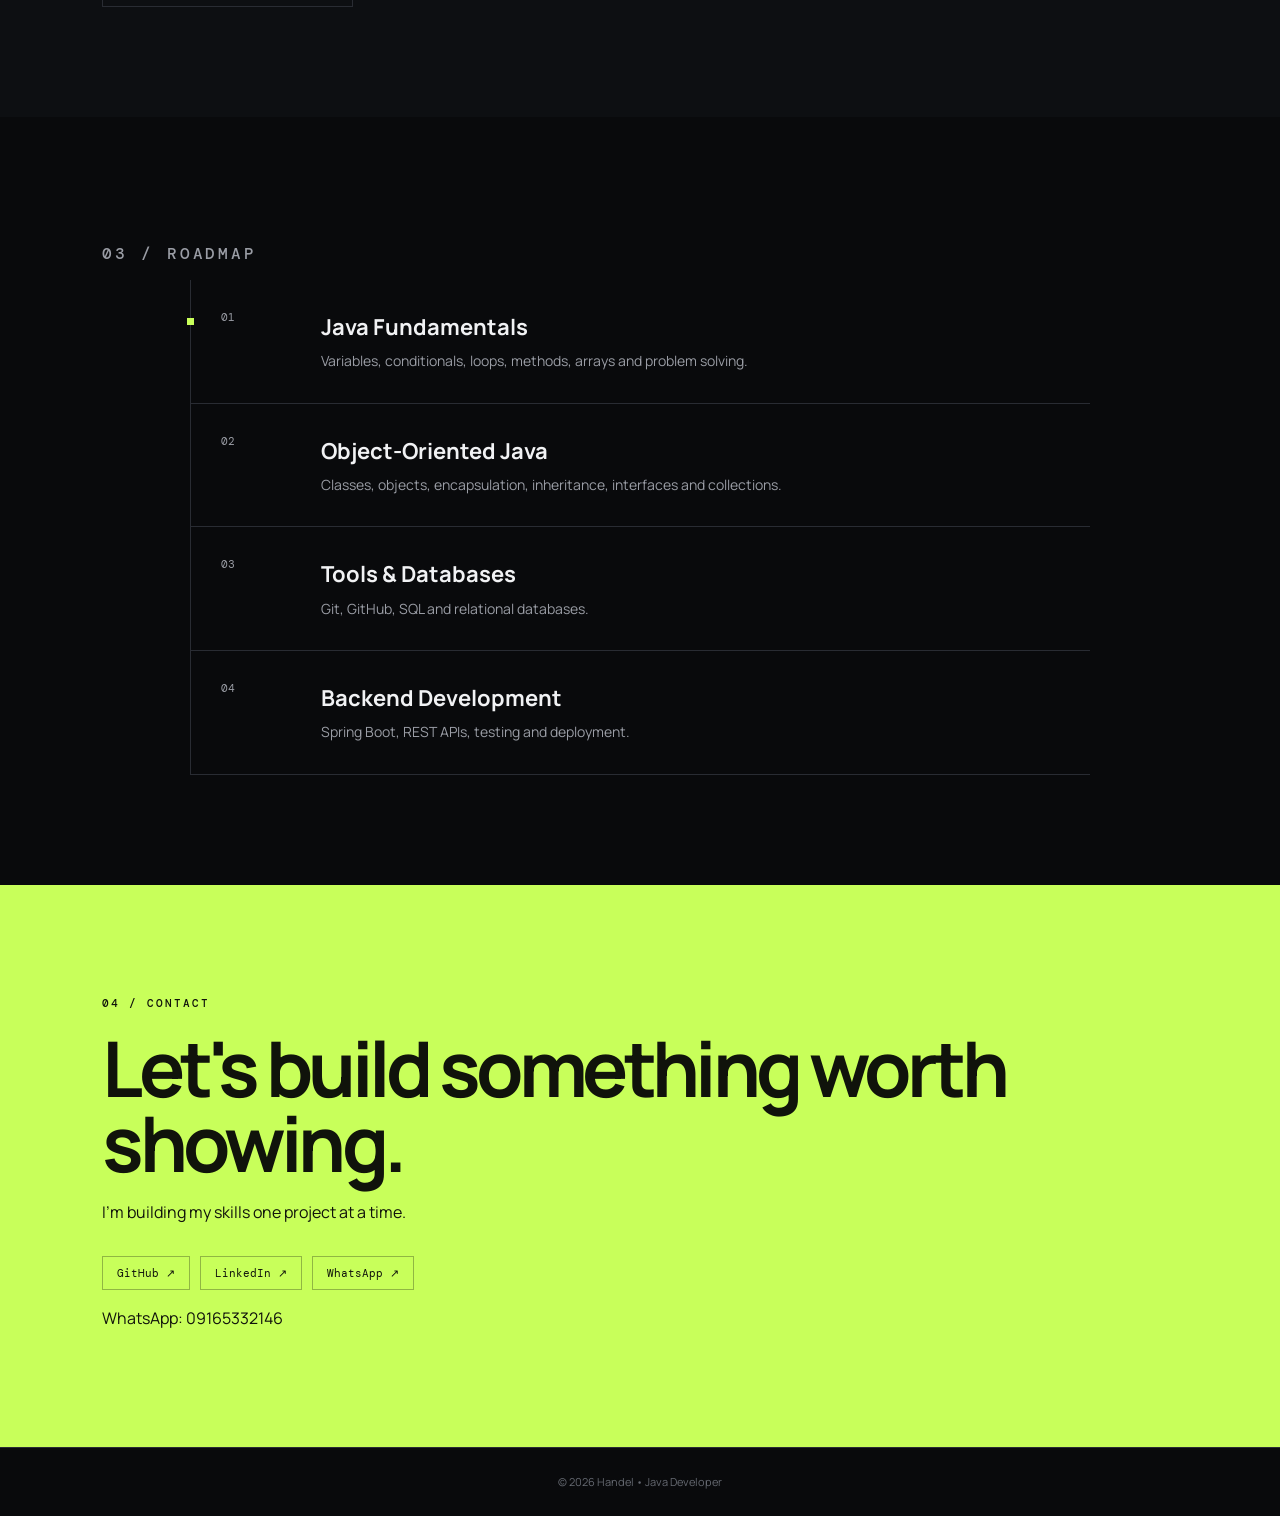
==== commit 7900ce62: "Add Hotel Booking System to portfolio" ====
--- a/docs/index.html
+++ b/docs/index.html
@@ -10,15 +10,15 @@
 <body>
 <header class="nav"><a class="brand" href="#home">H<span>.</span></a><nav><a href="#about">About</a><a href="#projects">Projects</a><a href="#roadmap">Roadmap</a><a href="#contact">Contact</a></nav></header>
 <main>
-<section class="hero" id="home"><div><p class="eyebrow">JAVA DEVELOPER • STUDENT</p><h1>Building the foundation for <em>real software.</em></h1><p class="lead">I'm Handel, a student developer learning Java through hands-on projects and working toward backend development.</p><div class="actions"><a class="button primary" href="#projects">View my work</a><a class="button" href="https://github.com/muddyshark8-byte" target="_blank" rel="noopener">GitHub ↗</a></div></div><div class="terminal"><div class="bar"><i></i><i></i><i></i><span>Handel.java</span></div><pre><span class="dim">// current direction</span>
+<section class="hero" id="home"><div><p class="eyebrow">JAVA DEVELOPER • STUDENT</p><h1>Building the foundation for <em>real software.</em></h1><p class="lead">I'm Handel, a Java developer and student building practical console and desktop applications with object-oriented programming, data handling and persistence.</p><div class="actions"><a class="button primary" href="#projects">View my work</a><a class="button" href="https://github.com/muddyshark8-byte" target="_blank" rel="noopener">GitHub ↗</a></div></div><div class="terminal"><div class="bar"><i></i><i></i><i></i><span>Handel.java</span></div><pre><span class="dim">// current direction</span>
 <span class="purple">public class</span> <span class="white">Handel</span> {
   <span class="purple">String</span> focus = <span class="green">"Java"</span>;
   <span class="purple">String</span> direction = <span class="green">"Backend"</span>;
   <span class="purple">boolean</span> learning = <span class="orange">true</span>;
 }</pre></div></section>
 <section class="stats"><div><b>17+</b><span>Java exercises</span></div><div><b>01</b><span>Developer journey</span></div><div><b>∞</b><span>Things left to learn</span></div></section>
-<section class="section" id="about"><p class="eyebrow">01 / ABOUT</p><div class="split"><h2>Learning by <span>building.</span></h2><div><p>I'm developing my Java fundamentals through practical exercises covering conditionals, loops, arrays, boolean logic, switch statements, arithmetic, object-oriented programming and problem solving.</p><p>I've also started working with user input using Scanner and building small OOP programs with classes, objects, constructors and methods.</p><p>My goal is to turn these foundations into stronger applications, then progress into Git, SQL, Spring Boot, REST APIs and backend development.</p></div></div></section>
-<section class="section dark" id="projects"><p class="eyebrow">02 / PROJECTS</p><div class="split head"><h2>Things I've <span>built.</span></h2><p>These projects are part of my learning journey. Each one represents a concept I'm practicing in Java, from basic logic to object-oriented programming, data handling and GUI development.</p></div><div class="grid">
+<section class="section" id="about"><p class="eyebrow">01 / ABOUT</p><div class="split"><h2>Learning by <span>building.</span></h2><div><p>I'm developing my Java fundamentals through practical exercises covering conditionals, loops, arrays, boolean logic, switch statements, arithmetic, object-oriented programming and problem solving.</p><p>Recent projects include a Java Swing Student Grade Tracker and a multi-class Hotel Booking System with reservations, payment-state simulation and persistent text-file storage.</p><p>My current direction is backend development, with a focus on strengthening Java, Git, SQL, Spring Boot, REST APIs, testing and deployment.</p></div></div></section>
+<section class="section dark" id="projects"><p class="eyebrow">02 / PROJECTS</p><div class="split head"><h2>Things I've <span>built.</span></h2><p>These projects demonstrate progression from Java fundamentals into object-oriented design, data handling, GUI development and persistent application workflows.</p></div><div class="grid">
 <article><small>01 • JAVA FOUNDATIONS</small><h3>FizzBuzz</h3><p>Practices loops, conditionals, modulo operators and counters.</p><div class="tags"><span>Loops</span><span>if / else</span><span>Modulo</span></div><a href="https://github.com/muddyshark8-byte/java-projects/blob/main/fizzbuzz.java" target="_blank" rel="noopener">View code ↗</a></article>
 <article><small>02 • JAVA FOUNDATIONS</small><h3>Order Total Calculator</h3><p>Calculates discounts and final order totals with conditional logic.</p><div class="tags"><span>Conditionals</span><span>Arithmetic</span></div><a href="https://github.com/muddyshark8-byte/java-projects/blob/main/OrderTotalCalc.java" target="_blank" rel="noopener">View code ↗</a></article>
 <article><small>03 • JAVA FOUNDATIONS</small><h3>Grading System</h3><p>Maps numerical scores to letter grades using switch logic.</p><div class="tags"><span>Switch</span><span>Logic</span></div><a href="https://github.com/muddyshark8-byte/java-projects/blob/main/Gradingsystem.java" target="_blank" rel="noopener">View code ↗</a></article>
@@ -29,6 +29,7 @@
 <article><small>08 • OBJECT-ORIENTED JAVA</small><h3>Bank Accounts</h3><p>Practices constructors, objects, methods and interactive account operations with user input.</p><div class="tags"><span>OOP</span><span>Constructors</span><span>Scanner</span></div><a href="https://github.com/muddyshark8-byte/java-projects/blob/main/Accounts.java" target="_blank" rel="noopener">View code ↗</a></article>
 <article><small>09 • ARRAYS & LOOPS</small><h3>Exam Score Analyzer</h3><p>Analyzes an array of student scores to calculate the average, highest score, lowest score and number of passes.</p><div class="tags"><span>Arrays</span><span>For-each</span><span>Logic</span></div><a href="https://github.com/muddyshark8-byte/java-projects/blob/main/Exams.java" target="_blank" rel="noopener">View code ↗</a></article>
 <article><small>10 • JAVA GUI</small><h3>Student Grade Tracker</h3><p>A Java Swing GUI that lets users enter 10 student names and scores, validates the input, and generates a formatted performance report with totals, average, highest, lowest, passes and failures.</p><div class="tags"><span>Swing</span><span>GUI</span><span>Validation</span><span>Arrays</span></div><a href="https://github.com/muddyshark8-byte/CodeAlpha_StudentGradeTracker/blob/main/StudentTracker.java" target="_blank" rel="noopener">View project ↗</a></article>
+<article><small>11 • OBJECT-ORIENTED JAVA</small><h3>Hotel Booking System</h3><p>A multi-class console application for searching rooms, creating and cancelling reservations, calculating stay costs, simulating payment status and persisting data to text files.</p><div class="tags"><span>OOP</span><span>ArrayList</span><span>File I/O</span><span>LocalDate</span></div><a href="https://github.com/muddyshark8-byte/java-projects/tree/main/HotelBookingSystem" target="_blank" rel="noopener">View project ↗</a></article>
 </div><div class="all-code"><a class="button" href="https://github.com/muddyshark8-byte/java-projects" target="_blank" rel="noopener">See all Java projects on GitHub ↗</a></div></section>
 <section class="section" id="roadmap"><p class="eyebrow">03 / ROADMAP</p><div class="roadmap"><div class="road active"><b>01</b><div><h3>Java Fundamentals</h3><p>Variables, conditionals, loops, methods, arrays and problem solving.</p></div></div><div class="road"><b>02</b><div><h3>Object-Oriented Java</h3><p>Classes, objects, encapsulation, inheritance, interfaces and collections.</p></div></div><div class="road"><b>03</b><div><h3>Tools & Databases</h3><p>Git, GitHub, SQL and relational databases.</p></div></div><div class="road"><b>04</b><div><h3>Backend Development</h3><p>Spring Boot, REST APIs, testing and deployment.</p></div></div></div></section>
 <section class="contact" id="contact"><div><p class="eyebrow">04 / CONTACT</p><h2>Let's build something <em>worth showing.</em></h2><p>I'm building my skills one project at a time.</p><div class="contact-links"><a href="https://github.com/muddyshark8-byte" target="_blank" rel="noopener">GitHub ↗</a><a href="https://www.linkedin.com/in/handel-ohia-287b28434" target="_blank" rel="noopener">LinkedIn ↗</a><a href="https://wa.me/2349165332146" target="_blank" rel="noopener">WhatsApp ↗</a></div><p>WhatsApp: 09165332146</p></div></section>
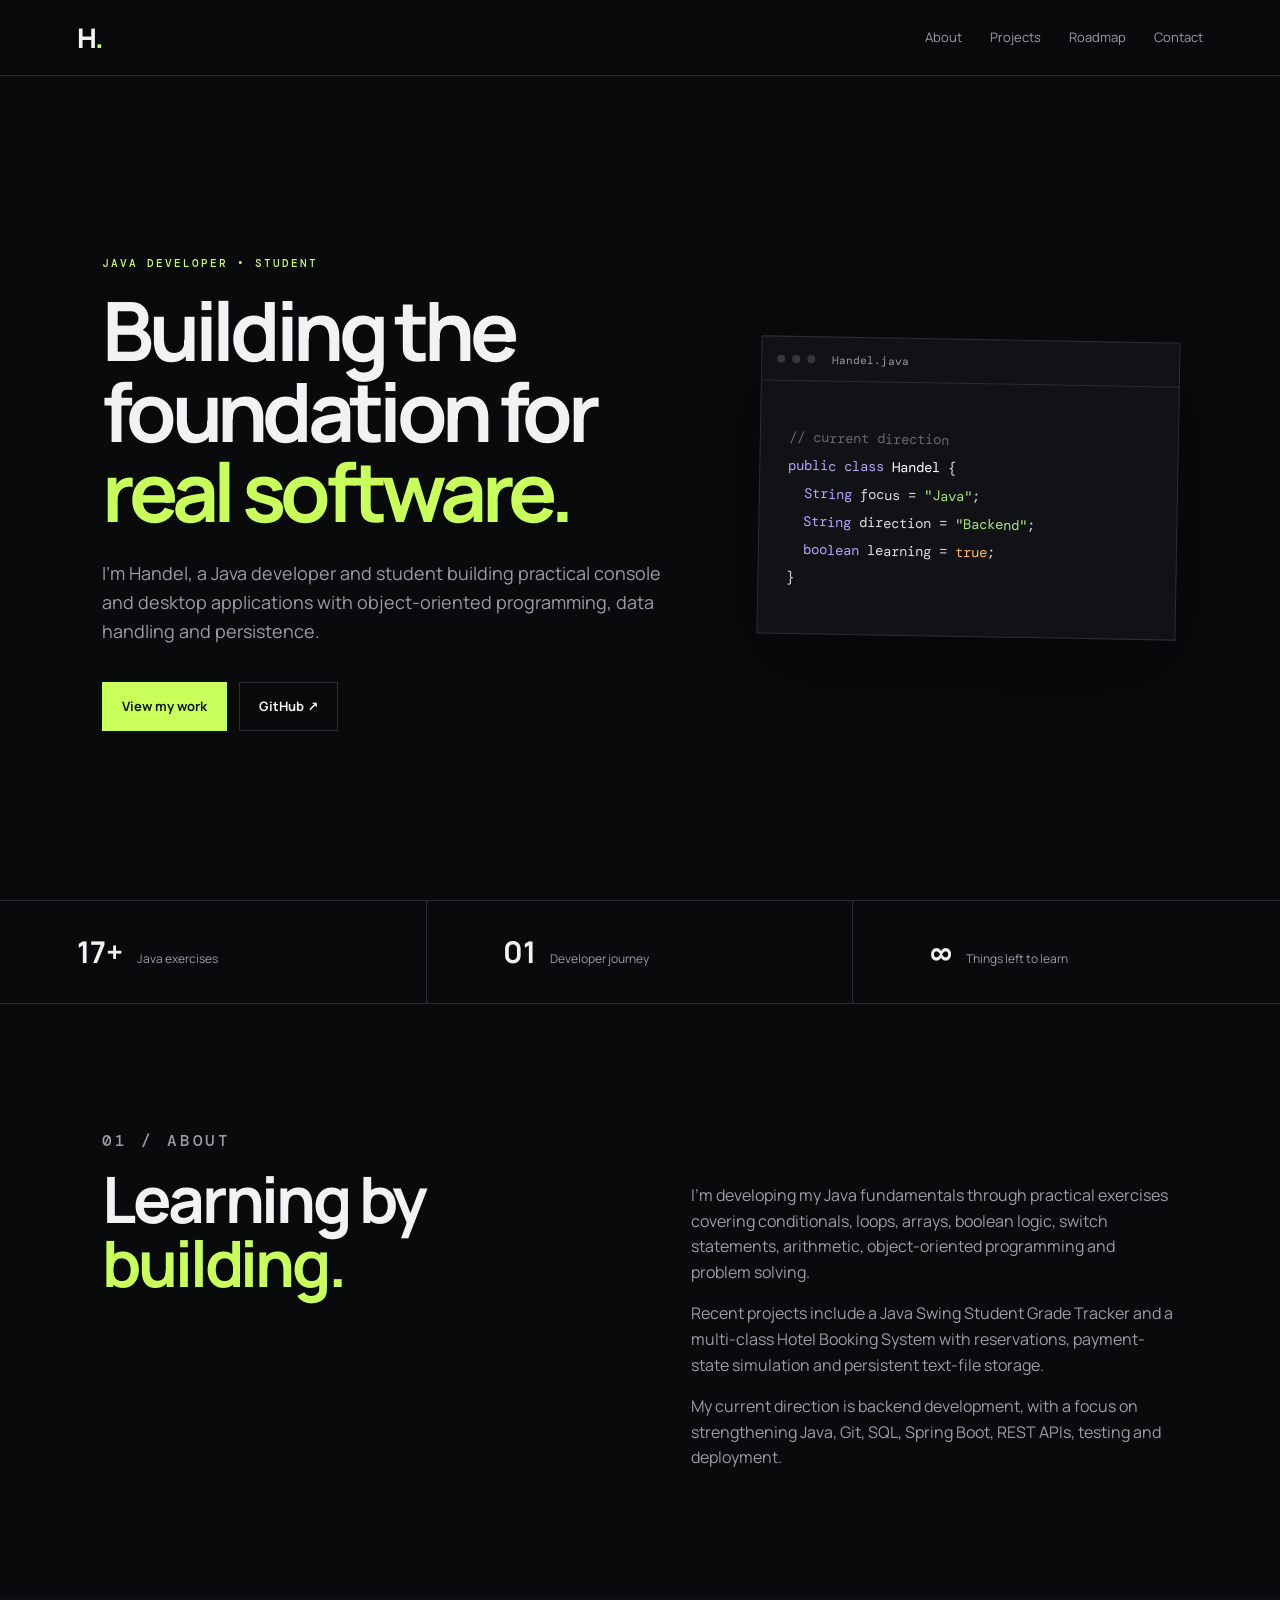
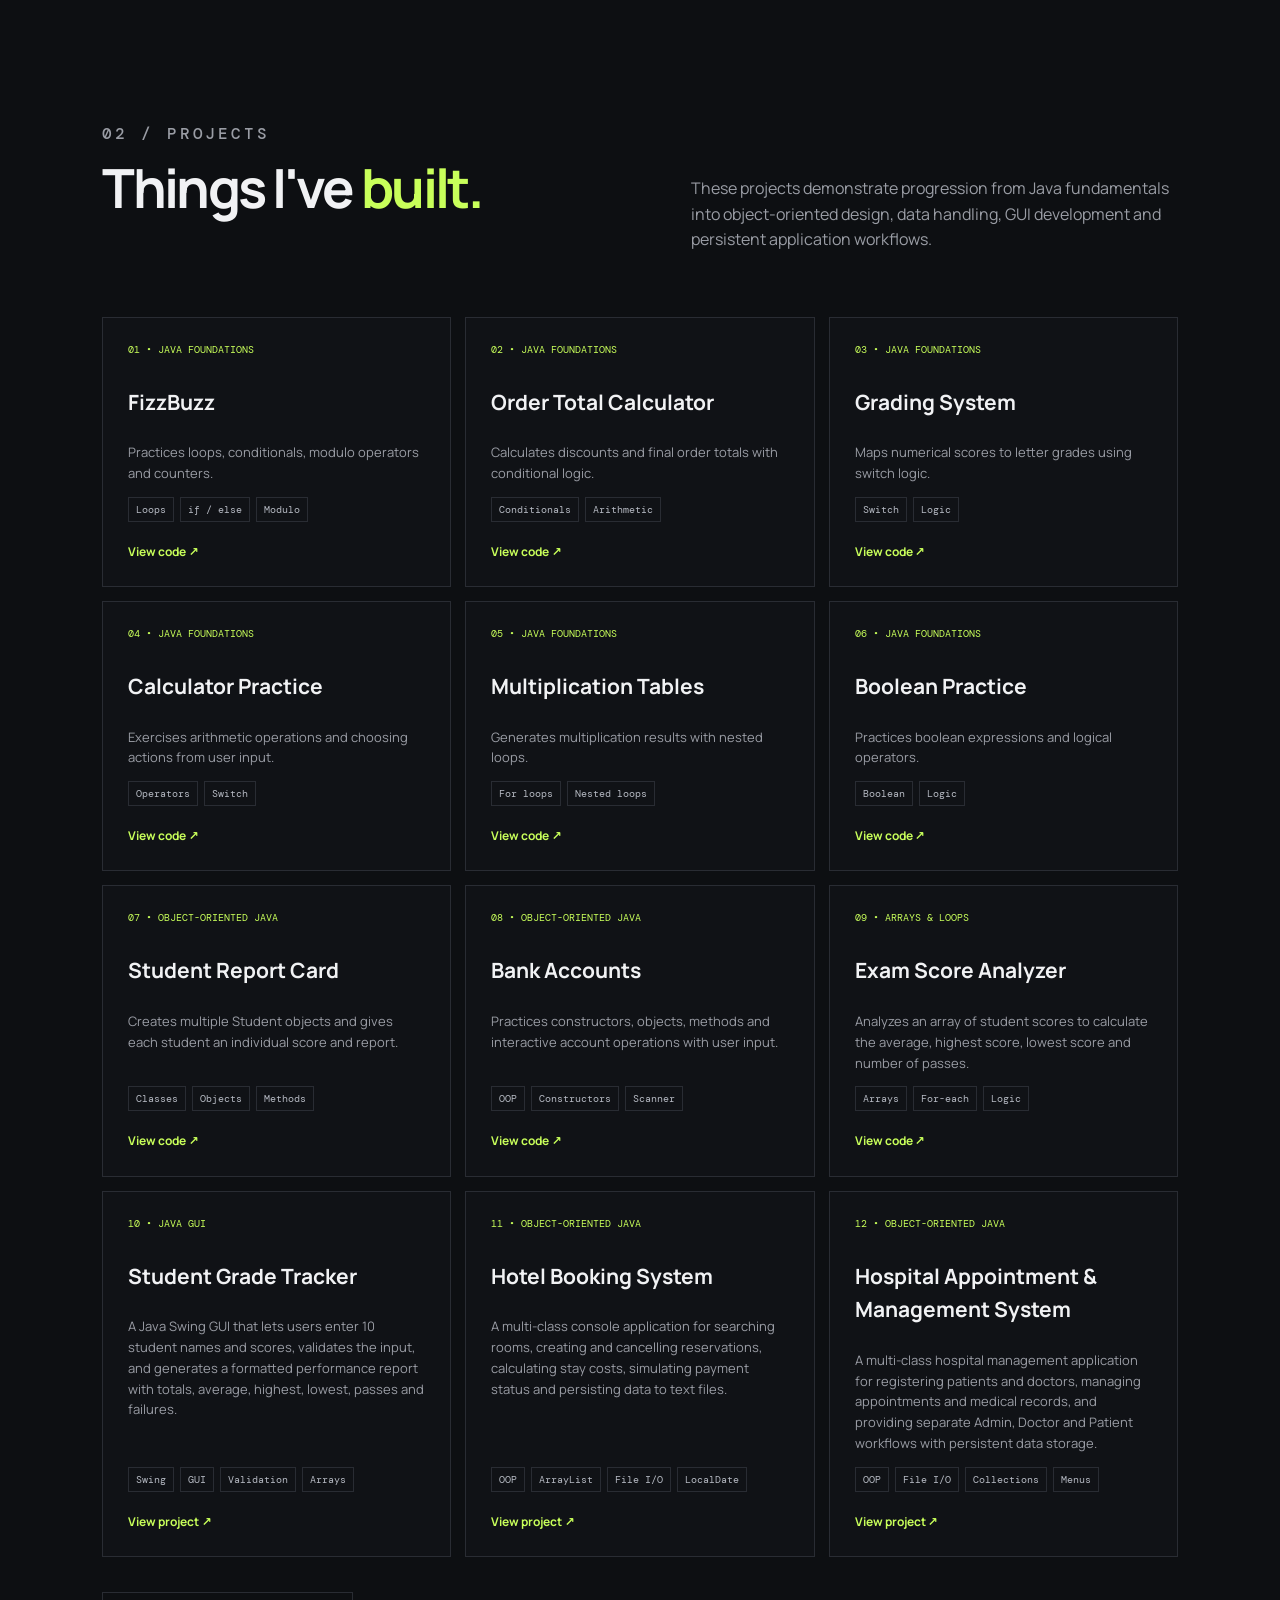
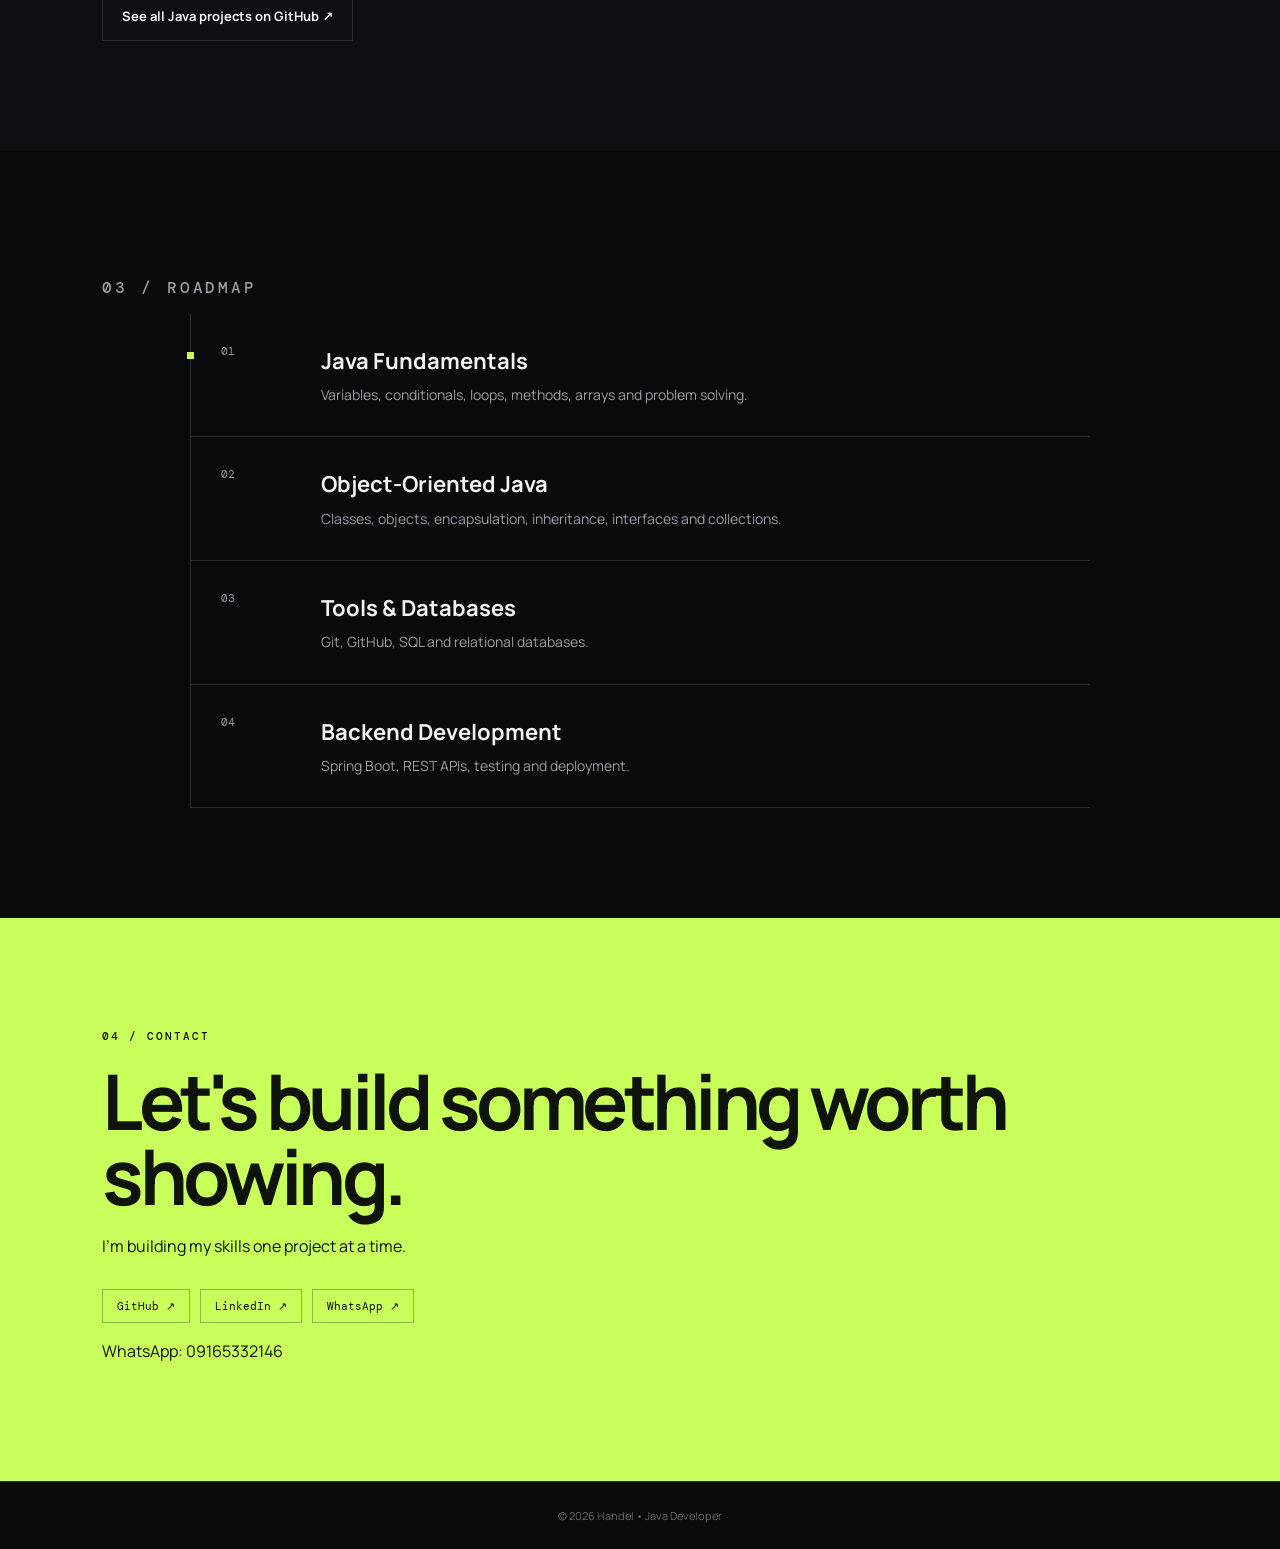
==== commit 3df1a1c2: "Add Hospital Appointment System to portfolio" ====
--- a/docs/index.html
+++ b/docs/index.html
@@ -30,6 +30,7 @@
 <article><small>09 • ARRAYS & LOOPS</small><h3>Exam Score Analyzer</h3><p>Analyzes an array of student scores to calculate the average, highest score, lowest score and number of passes.</p><div class="tags"><span>Arrays</span><span>For-each</span><span>Logic</span></div><a href="https://github.com/muddyshark8-byte/java-projects/blob/main/Exams.java" target="_blank" rel="noopener">View code ↗</a></article>
 <article><small>10 • JAVA GUI</small><h3>Student Grade Tracker</h3><p>A Java Swing GUI that lets users enter 10 student names and scores, validates the input, and generates a formatted performance report with totals, average, highest, lowest, passes and failures.</p><div class="tags"><span>Swing</span><span>GUI</span><span>Validation</span><span>Arrays</span></div><a href="https://github.com/muddyshark8-byte/CodeAlpha_StudentGradeTracker/blob/main/StudentTracker.java" target="_blank" rel="noopener">View project ↗</a></article>
 <article><small>11 • OBJECT-ORIENTED JAVA</small><h3>Hotel Booking System</h3><p>A multi-class console application for searching rooms, creating and cancelling reservations, calculating stay costs, simulating payment status and persisting data to text files.</p><div class="tags"><span>OOP</span><span>ArrayList</span><span>File I/O</span><span>LocalDate</span></div><a href="https://github.com/muddyshark8-byte/java-projects/tree/main/HotelBookingSystem" target="_blank" rel="noopener">View project ↗</a></article>
+<article><small>12 • OBJECT-ORIENTED JAVA</small><h3>Hospital Appointment & Management System</h3><p>A multi-class hospital management application for registering patients and doctors, managing appointments and medical records, and providing separate Admin, Doctor and Patient workflows with persistent data storage.</p><div class="tags"><span>OOP</span><span>File I/O</span><span>Collections</span><span>Menus</span></div><a href="https://github.com/muddyshark8-byte/java-projects/tree/main/HospitalAppointmentSystem" target="_blank" rel="noopener">View project ↗</a></article>
 </div><div class="all-code"><a class="button" href="https://github.com/muddyshark8-byte/java-projects" target="_blank" rel="noopener">See all Java projects on GitHub ↗</a></div></section>
 <section class="section" id="roadmap"><p class="eyebrow">03 / ROADMAP</p><div class="roadmap"><div class="road active"><b>01</b><div><h3>Java Fundamentals</h3><p>Variables, conditionals, loops, methods, arrays and problem solving.</p></div></div><div class="road"><b>02</b><div><h3>Object-Oriented Java</h3><p>Classes, objects, encapsulation, inheritance, interfaces and collections.</p></div></div><div class="road"><b>03</b><div><h3>Tools & Databases</h3><p>Git, GitHub, SQL and relational databases.</p></div></div><div class="road"><b>04</b><div><h3>Backend Development</h3><p>Spring Boot, REST APIs, testing and deployment.</p></div></div></div></section>
 <section class="contact" id="contact"><div><p class="eyebrow">04 / CONTACT</p><h2>Let's build something <em>worth showing.</em></h2><p>I'm building my skills one project at a time.</p><div class="contact-links"><a href="https://github.com/muddyshark8-byte" target="_blank" rel="noopener">GitHub ↗</a><a href="https://www.linkedin.com/in/handel-ohia-287b28434" target="_blank" rel="noopener">LinkedIn ↗</a><a href="https://wa.me/2349165332146" target="_blank" rel="noopener">WhatsApp ↗</a></div><p>WhatsApp: 09165332146</p></div></section>
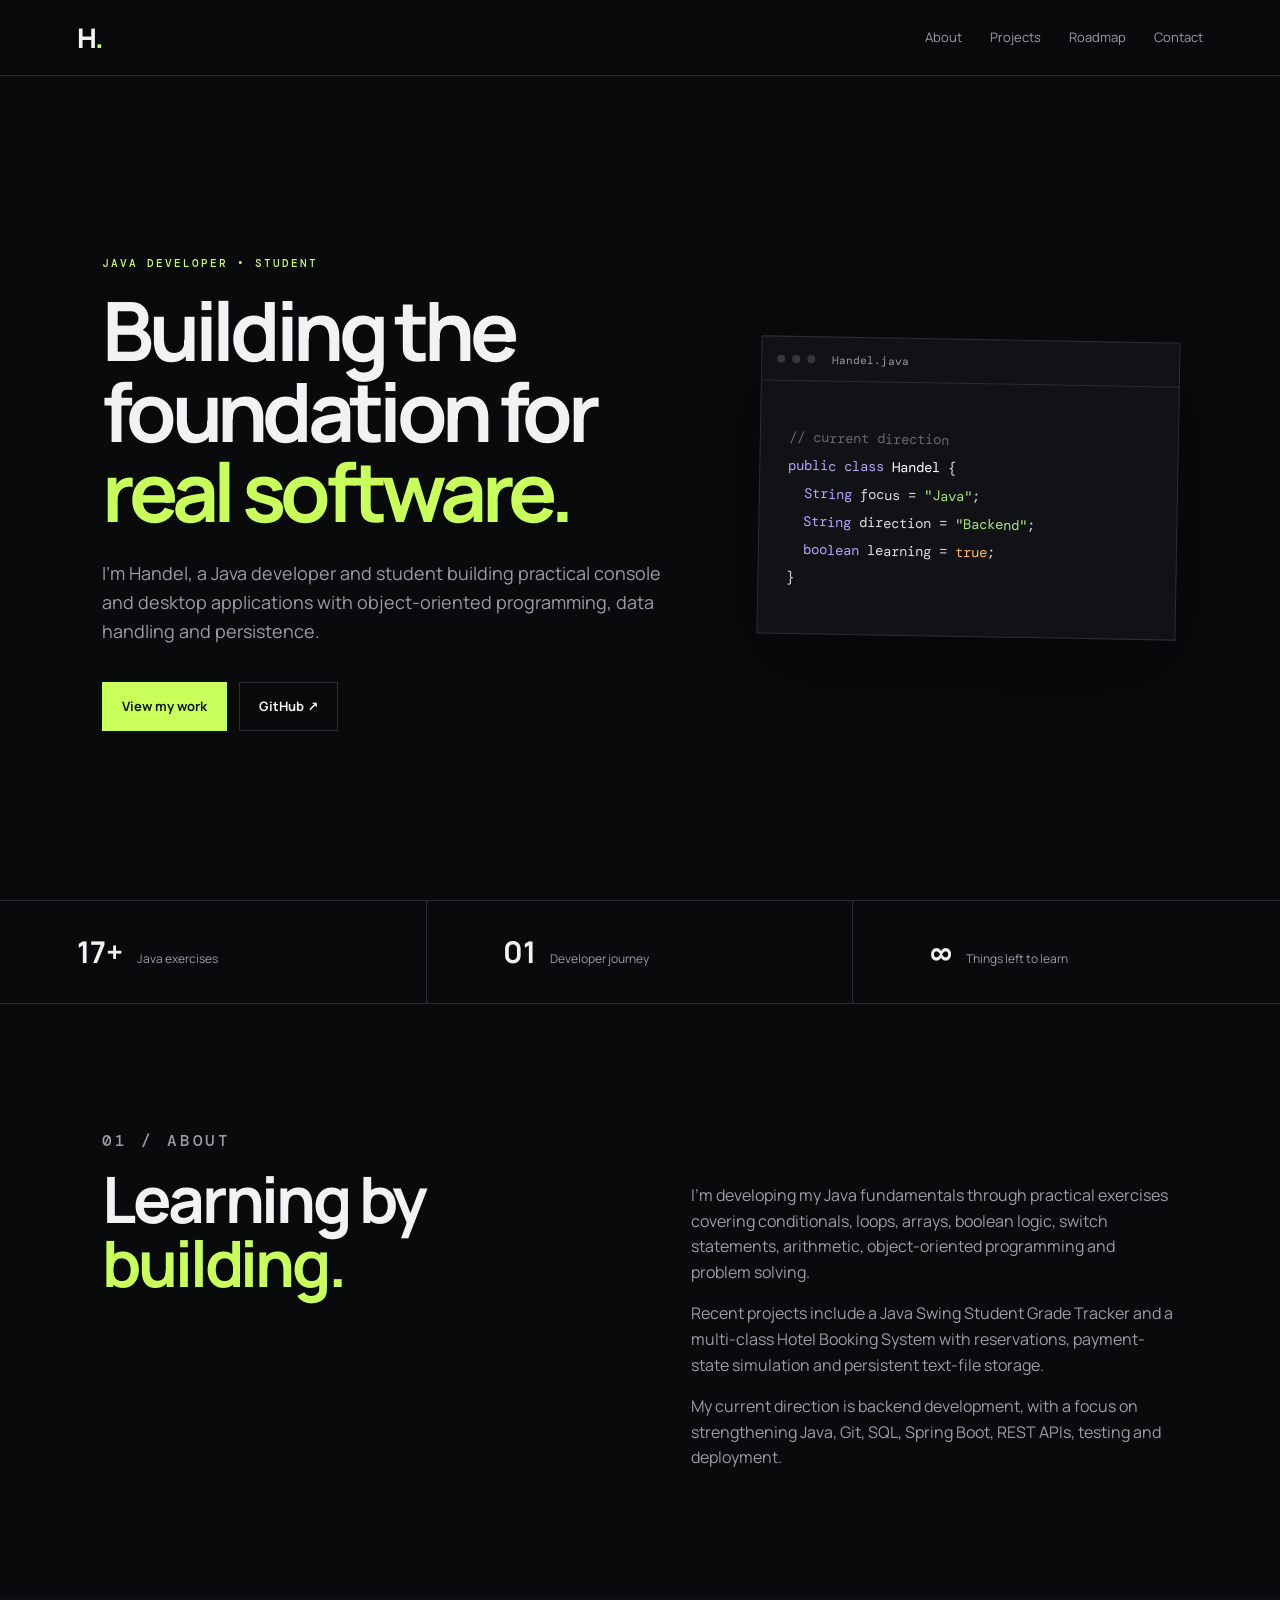
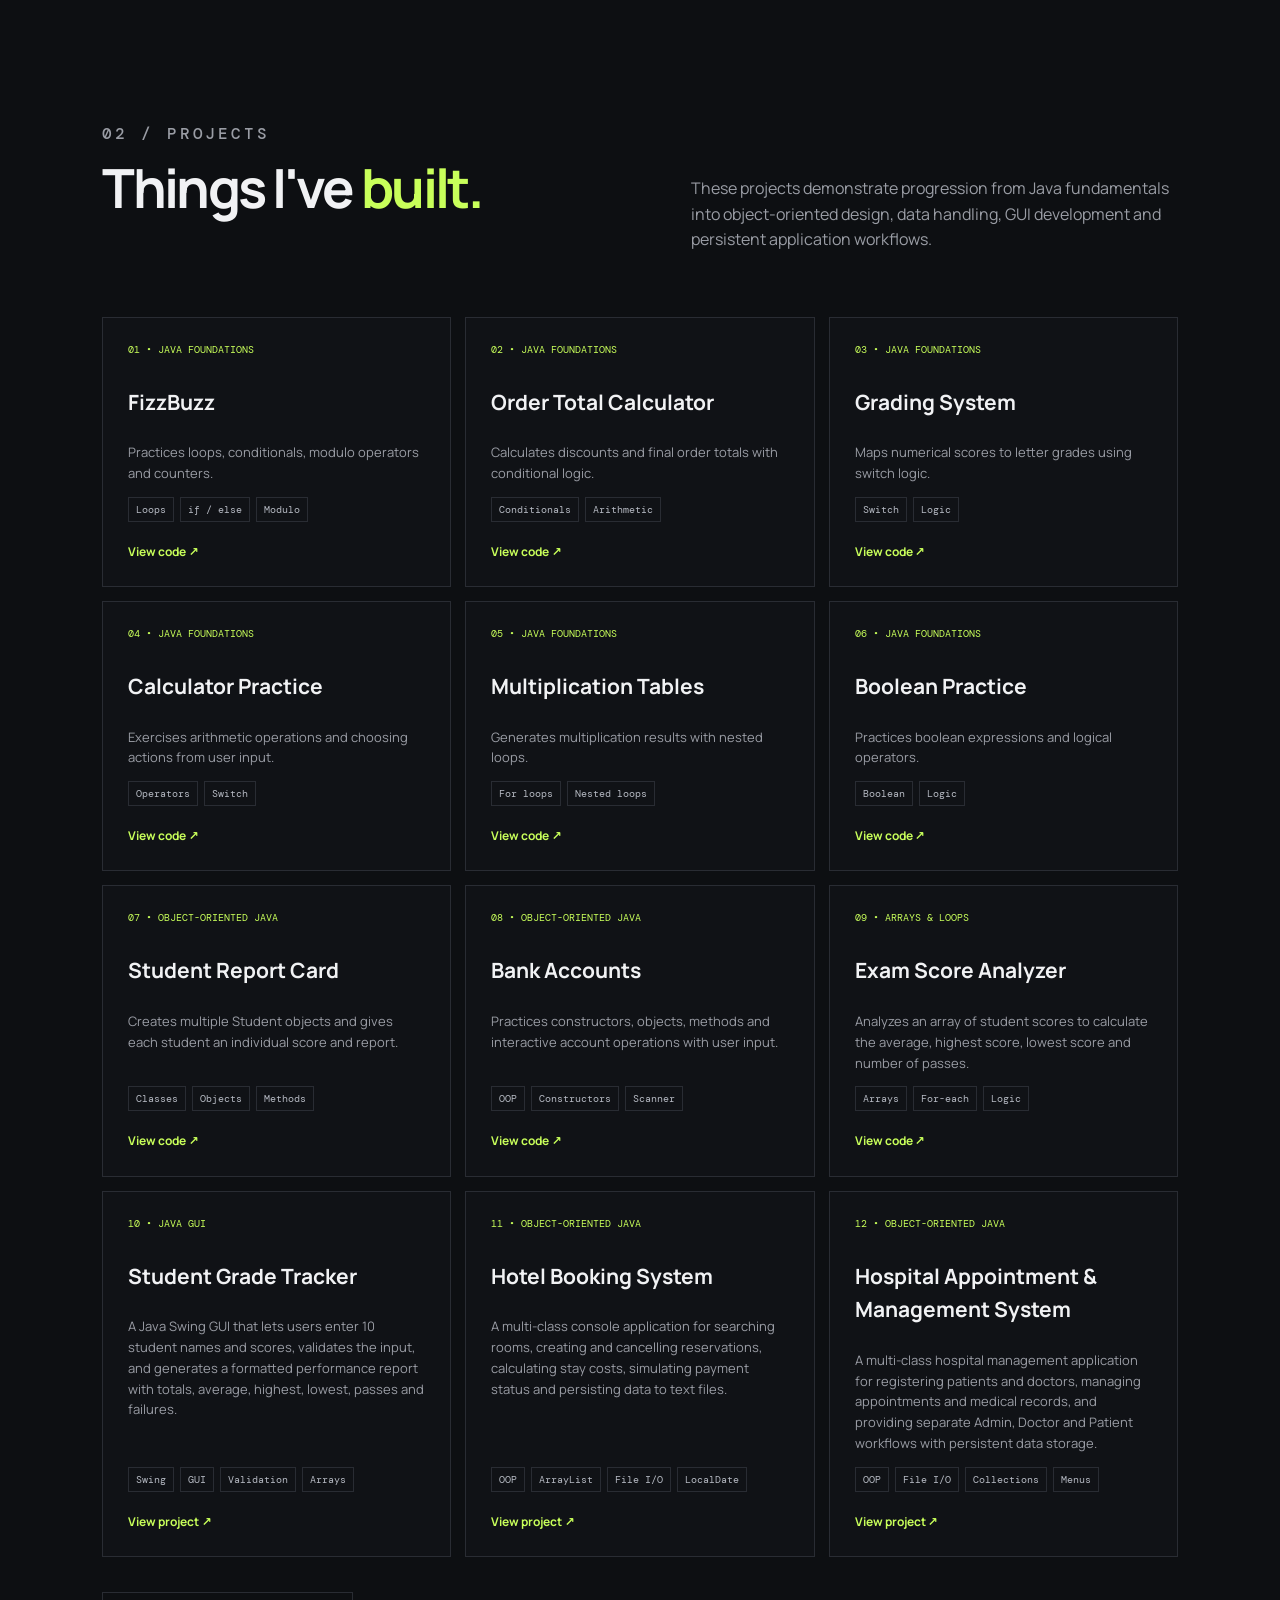
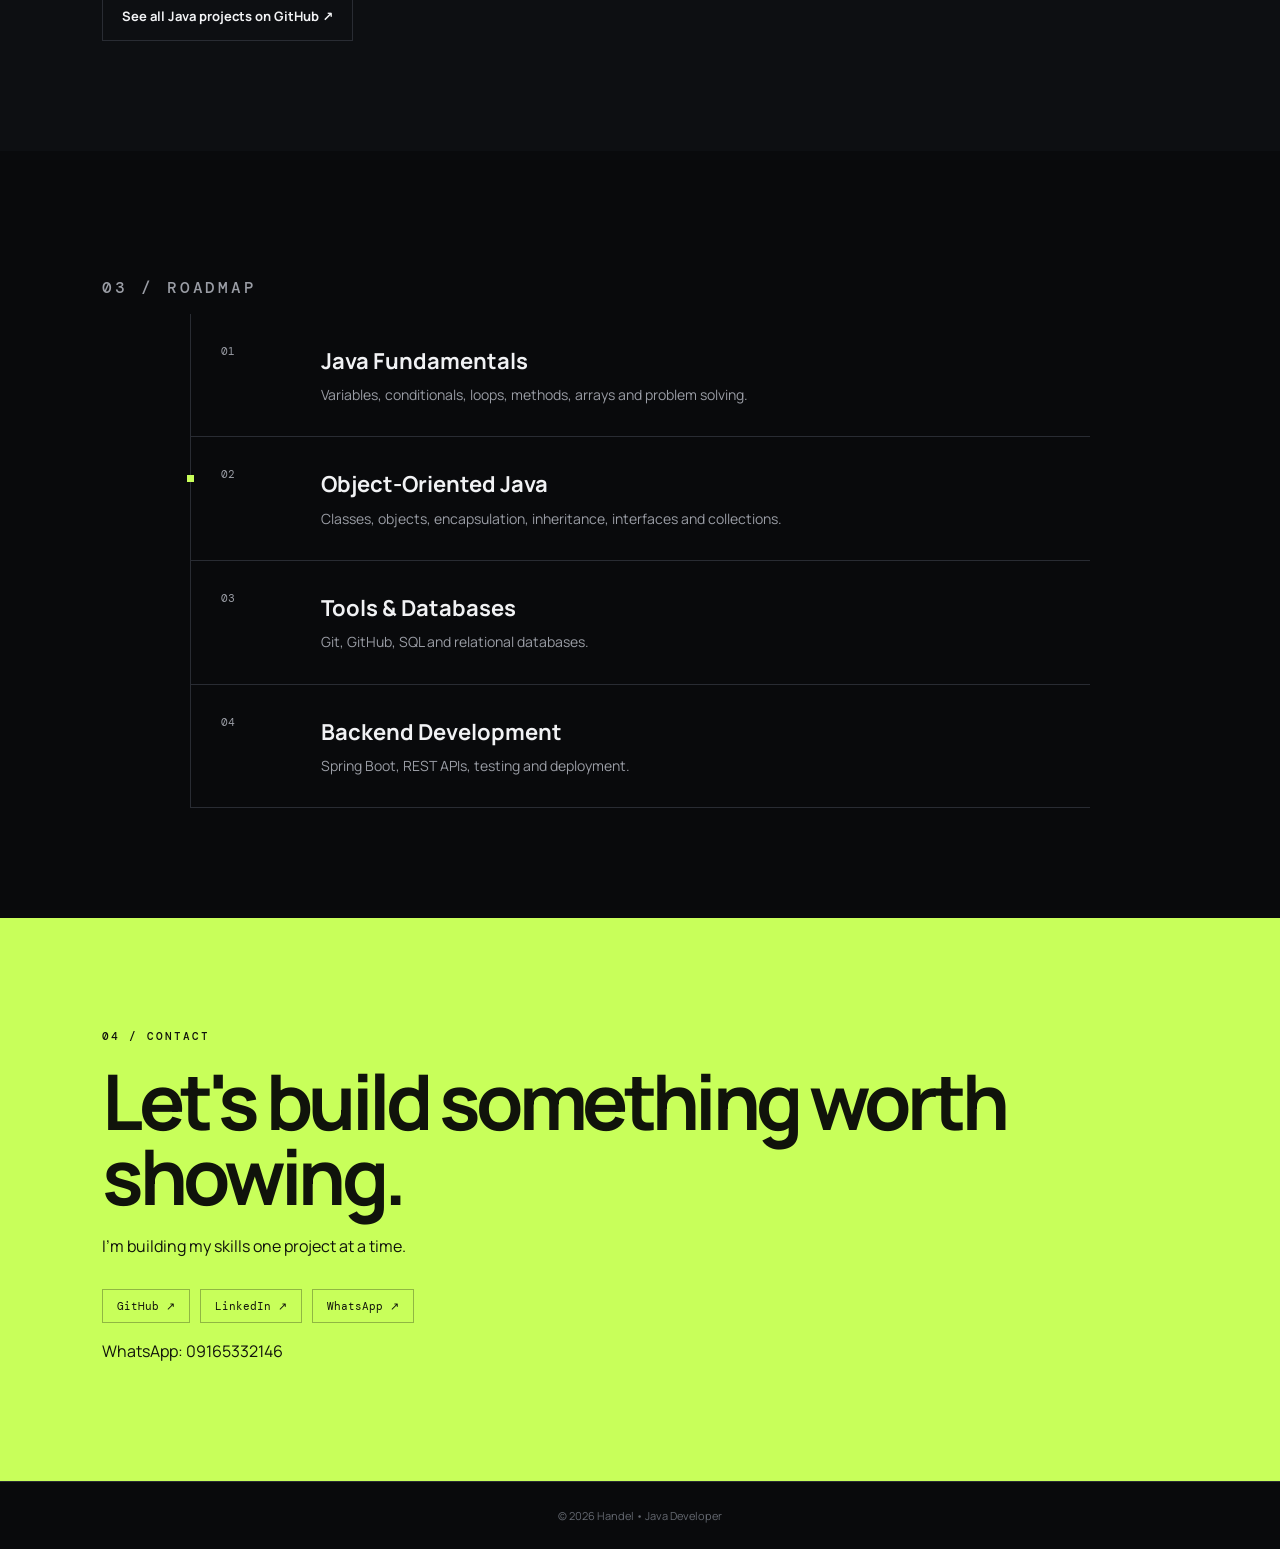
==== commit 793ffbb8: "Update roadmap progress to Object-Oriented Java" ====
--- a/docs/index.html
+++ b/docs/index.html
@@ -32,7 +32,7 @@
 <article><small>11 • OBJECT-ORIENTED JAVA</small><h3>Hotel Booking System</h3><p>A multi-class console application for searching rooms, creating and cancelling reservations, calculating stay costs, simulating payment status and persisting data to text files.</p><div class="tags"><span>OOP</span><span>ArrayList</span><span>File I/O</span><span>LocalDate</span></div><a href="https://github.com/muddyshark8-byte/java-projects/tree/main/HotelBookingSystem" target="_blank" rel="noopener">View project ↗</a></article>
 <article><small>12 • OBJECT-ORIENTED JAVA</small><h3>Hospital Appointment & Management System</h3><p>A multi-class hospital management application for registering patients and doctors, managing appointments and medical records, and providing separate Admin, Doctor and Patient workflows with persistent data storage.</p><div class="tags"><span>OOP</span><span>File I/O</span><span>Collections</span><span>Menus</span></div><a href="https://github.com/muddyshark8-byte/java-projects/tree/main/HospitalAppointmentSystem" target="_blank" rel="noopener">View project ↗</a></article>
 </div><div class="all-code"><a class="button" href="https://github.com/muddyshark8-byte/java-projects" target="_blank" rel="noopener">See all Java projects on GitHub ↗</a></div></section>
-<section class="section" id="roadmap"><p class="eyebrow">03 / ROADMAP</p><div class="roadmap"><div class="road active"><b>01</b><div><h3>Java Fundamentals</h3><p>Variables, conditionals, loops, methods, arrays and problem solving.</p></div></div><div class="road"><b>02</b><div><h3>Object-Oriented Java</h3><p>Classes, objects, encapsulation, inheritance, interfaces and collections.</p></div></div><div class="road"><b>03</b><div><h3>Tools & Databases</h3><p>Git, GitHub, SQL and relational databases.</p></div></div><div class="road"><b>04</b><div><h3>Backend Development</h3><p>Spring Boot, REST APIs, testing and deployment.</p></div></div></div></section>
+<section class="section" id="roadmap"><p class="eyebrow">03 / ROADMAP</p><div class="roadmap"><div class="road"><b>01</b><div><h3>Java Fundamentals</h3><p>Variables, conditionals, loops, methods, arrays and problem solving.</p></div></div><div class="road active"><b>02</b><div><h3>Object-Oriented Java</h3><p>Classes, objects, encapsulation, inheritance, interfaces and collections.</p></div></div><div class="road"><b>03</b><div><h3>Tools & Databases</h3><p>Git, GitHub, SQL and relational databases.</p></div></div><div class="road"><b>04</b><div><h3>Backend Development</h3><p>Spring Boot, REST APIs, testing and deployment.</p></div></div></div></section>
 <section class="contact" id="contact"><div><p class="eyebrow">04 / CONTACT</p><h2>Let's build something <em>worth showing.</em></h2><p>I'm building my skills one project at a time.</p><div class="contact-links"><a href="https://github.com/muddyshark8-byte" target="_blank" rel="noopener">GitHub ↗</a><a href="https://www.linkedin.com/in/handel-ohia-287b28434" target="_blank" rel="noopener">LinkedIn ↗</a><a href="https://wa.me/2349165332146" target="_blank" rel="noopener">WhatsApp ↗</a></div><p>WhatsApp: 09165332146</p></div></section>
 </main><footer>© 2026 Handel • Java Developer</footer><script src="script.js"></script>
 </body></html>
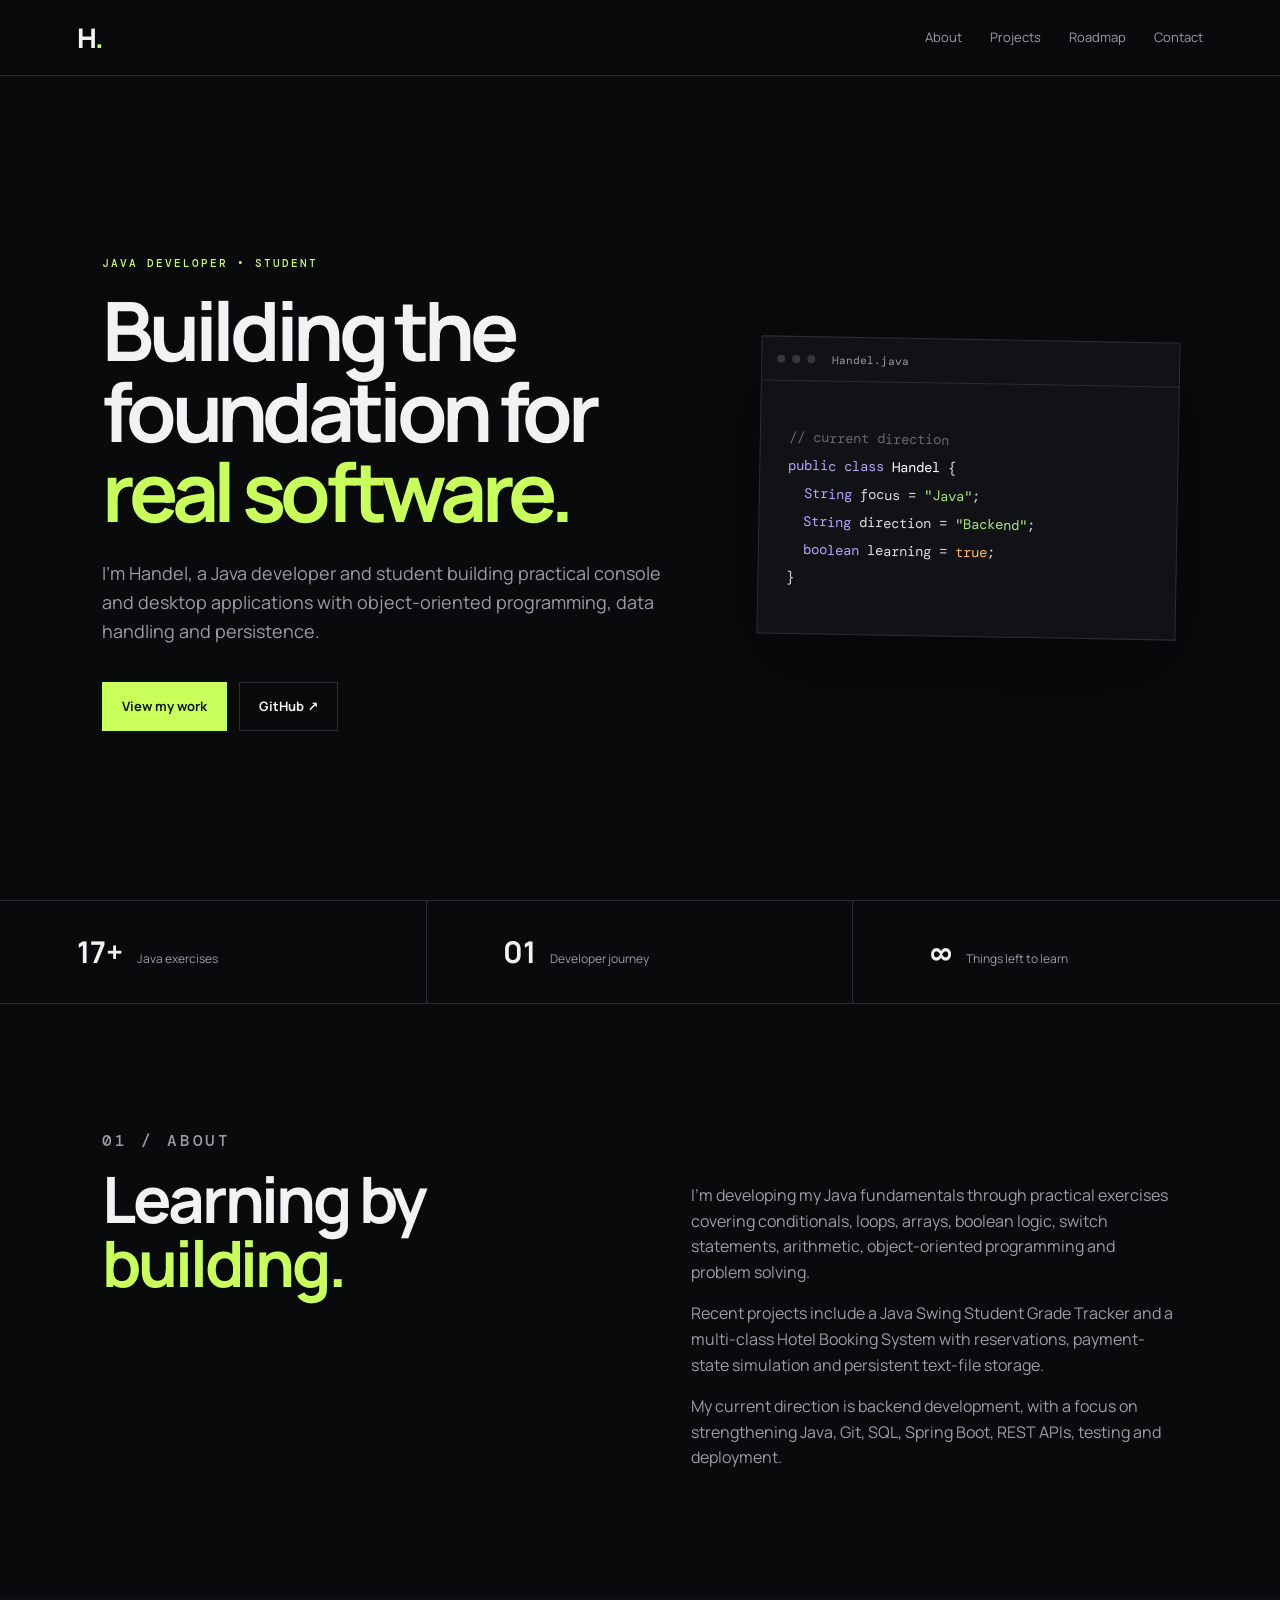
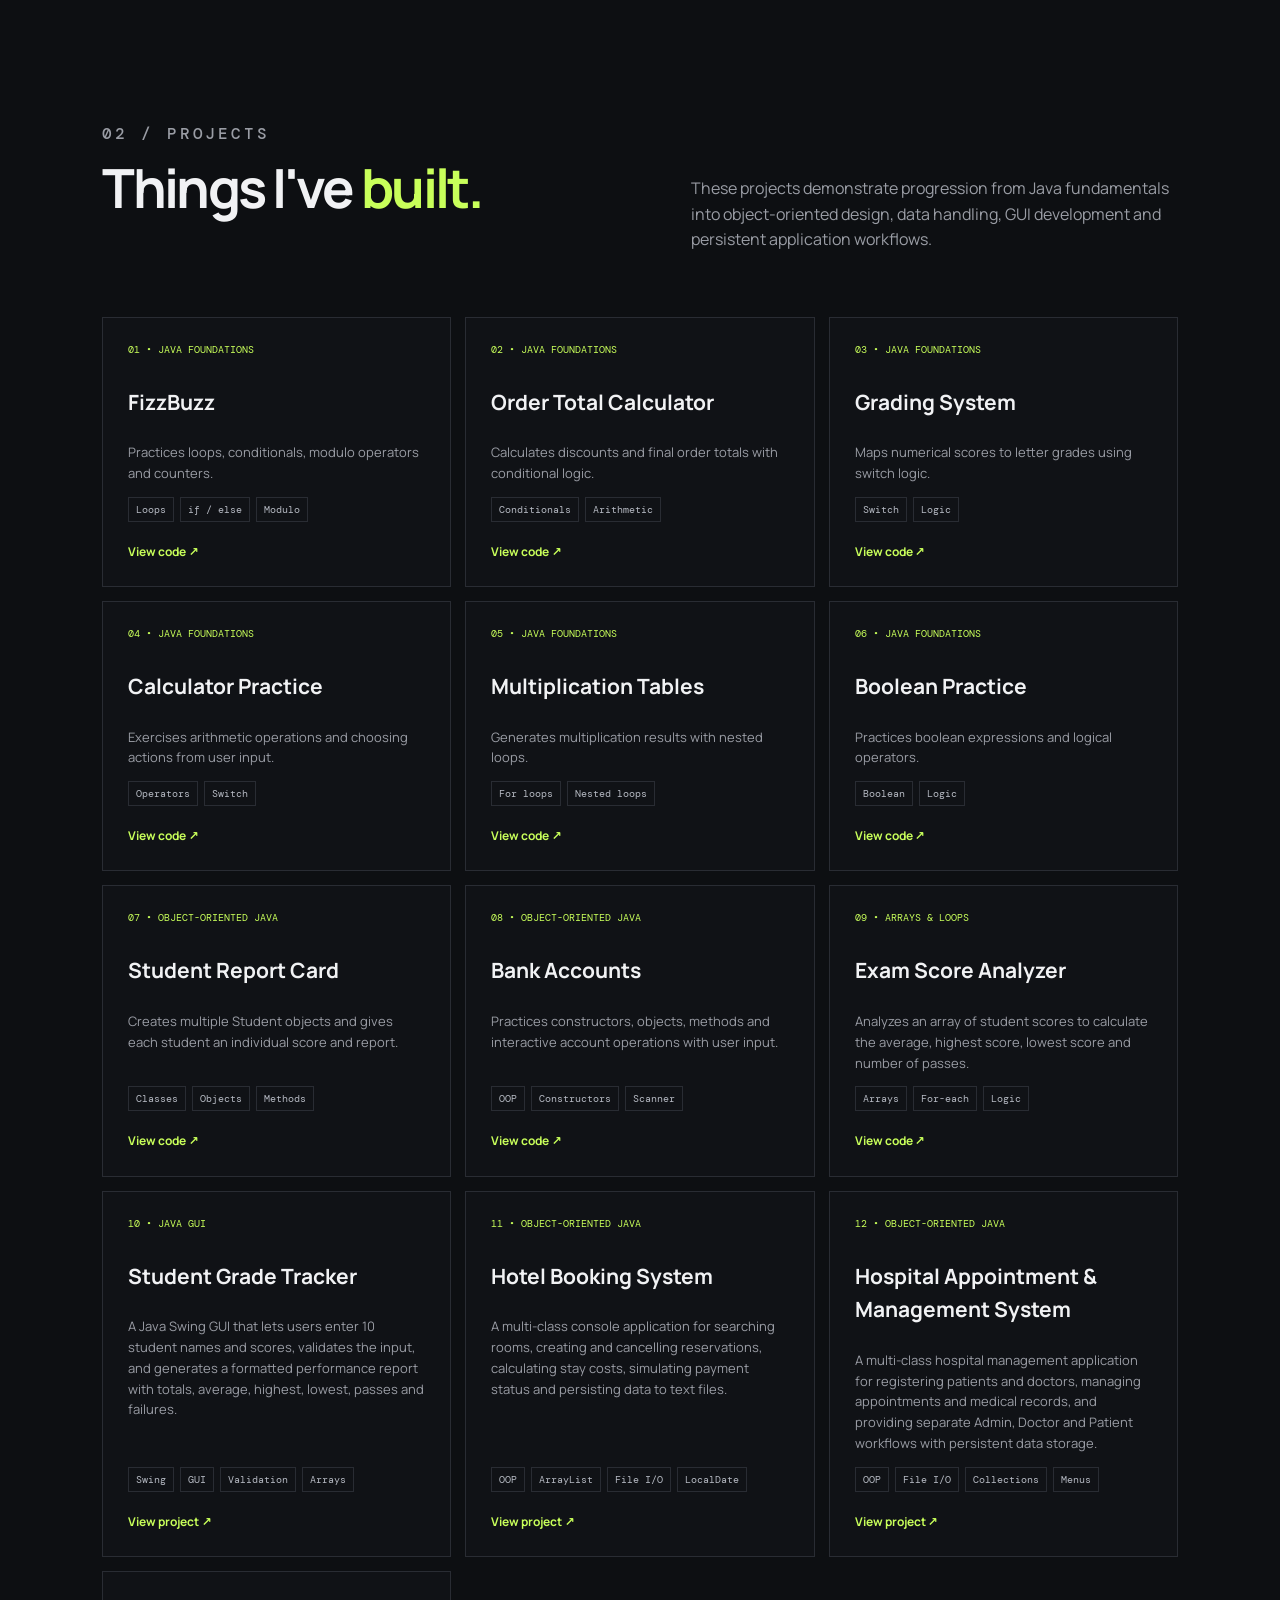
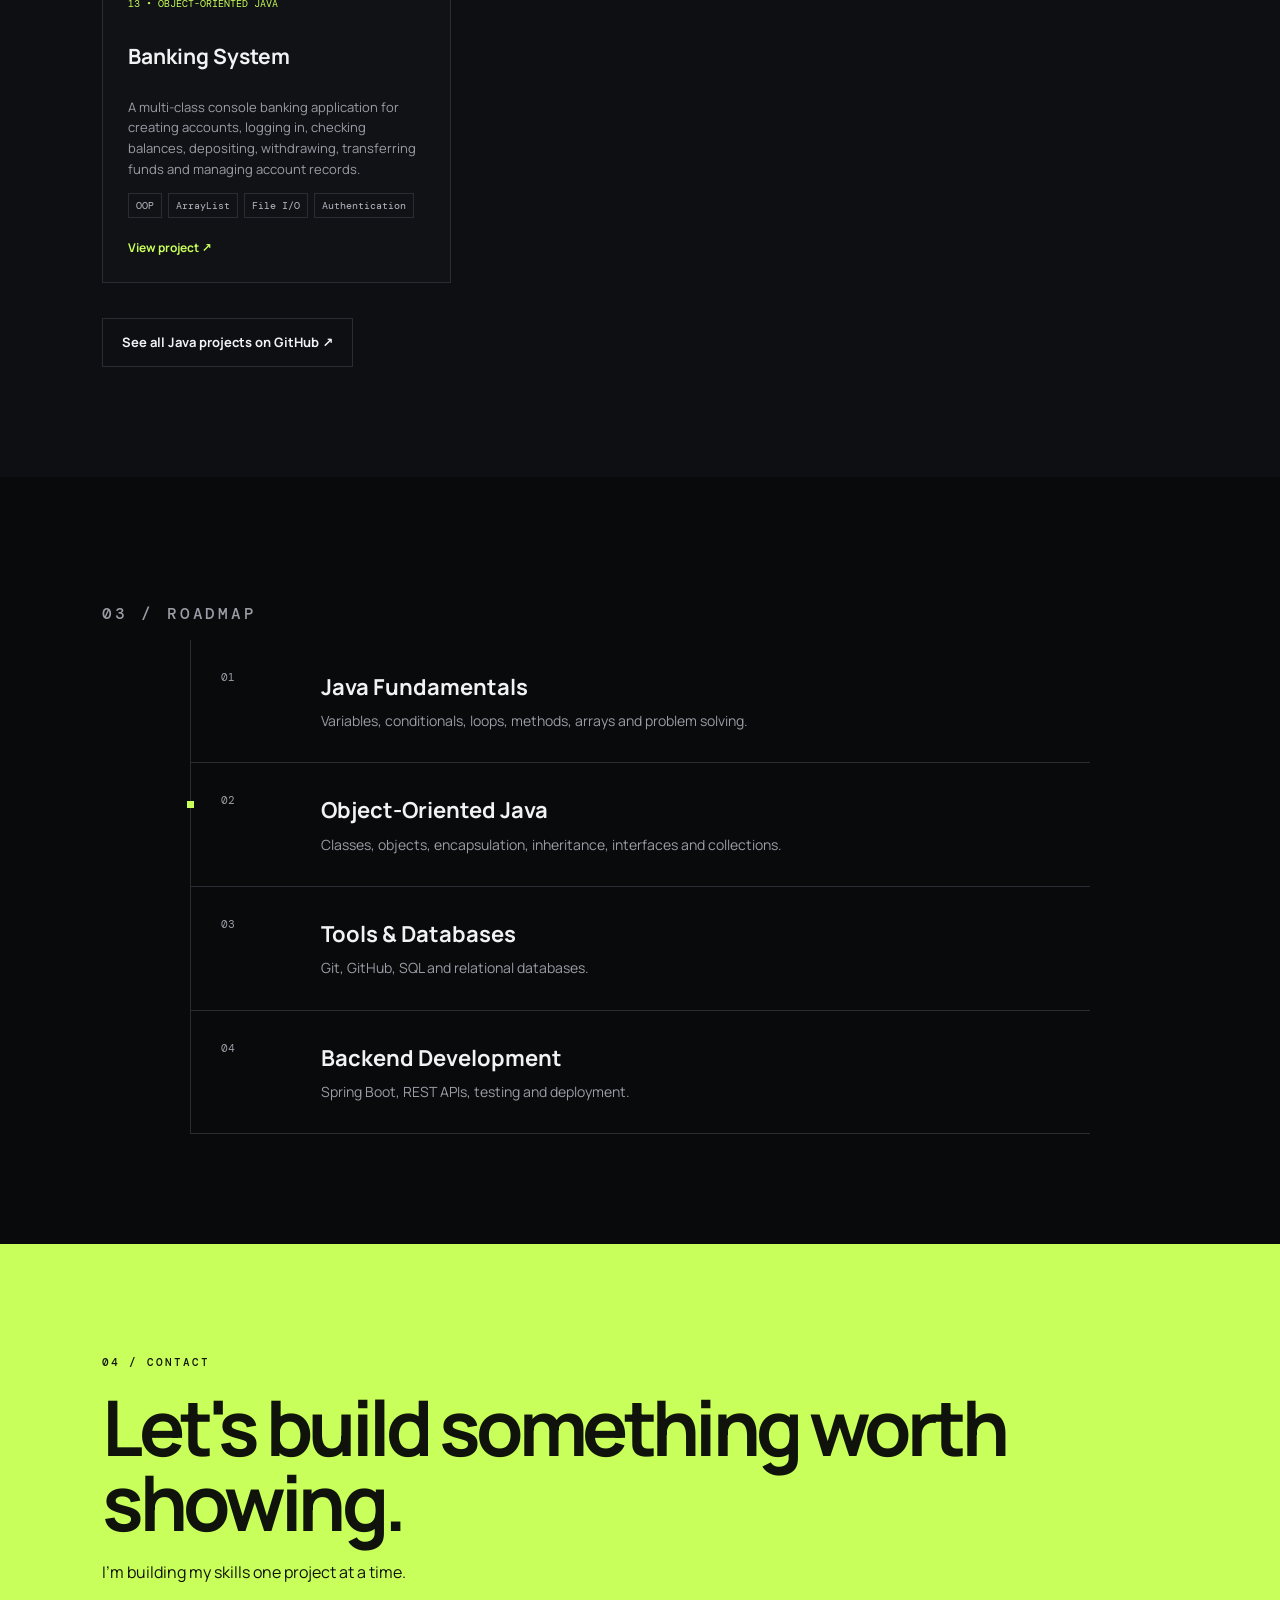
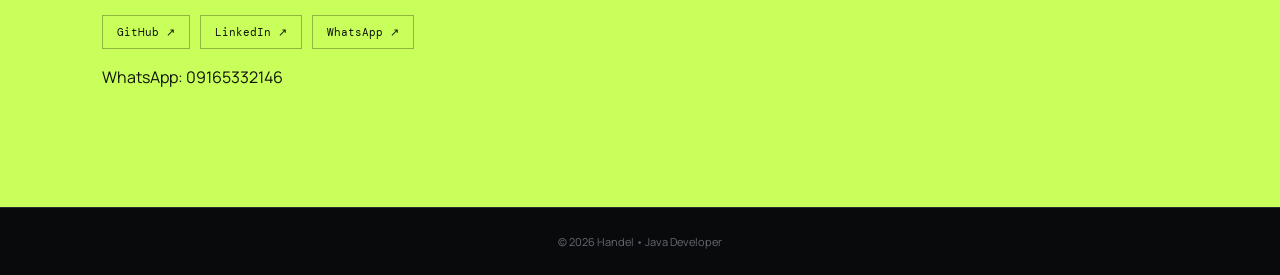
==== commit 243e6eee: "Add Banking System to portfolio" ====
--- a/docs/index.html
+++ b/docs/index.html
@@ -31,7 +31,7 @@
 <article><small>10 • JAVA GUI</small><h3>Student Grade Tracker</h3><p>A Java Swing GUI that lets users enter 10 student names and scores, validates the input, and generates a formatted performance report with totals, average, highest, lowest, passes and failures.</p><div class="tags"><span>Swing</span><span>GUI</span><span>Validation</span><span>Arrays</span></div><a href="https://github.com/muddyshark8-byte/CodeAlpha_StudentGradeTracker/blob/main/StudentTracker.java" target="_blank" rel="noopener">View project ↗</a></article>
 <article><small>11 • OBJECT-ORIENTED JAVA</small><h3>Hotel Booking System</h3><p>A multi-class console application for searching rooms, creating and cancelling reservations, calculating stay costs, simulating payment status and persisting data to text files.</p><div class="tags"><span>OOP</span><span>ArrayList</span><span>File I/O</span><span>LocalDate</span></div><a href="https://github.com/muddyshark8-byte/java-projects/tree/main/HotelBookingSystem" target="_blank" rel="noopener">View project ↗</a></article>
 <article><small>12 • OBJECT-ORIENTED JAVA</small><h3>Hospital Appointment & Management System</h3><p>A multi-class hospital management application for registering patients and doctors, managing appointments and medical records, and providing separate Admin, Doctor and Patient workflows with persistent data storage.</p><div class="tags"><span>OOP</span><span>File I/O</span><span>Collections</span><span>Menus</span></div><a href="https://github.com/muddyshark8-byte/java-projects/tree/main/HospitalAppointmentSystem" target="_blank" rel="noopener">View project ↗</a></article>
-</div><div class="all-code"><a class="button" href="https://github.com/muddyshark8-byte/java-projects" target="_blank" rel="noopener">See all Java projects on GitHub ↗</a></div></section>
+<article><small>13 • OBJECT-ORIENTED JAVA</small><h3>Banking System</h3><p>A multi-class console banking application for creating accounts, logging in, checking balances, depositing, withdrawing, transferring funds and managing account records.</p><div class="tags"><span>OOP</span><span>ArrayList</span><span>File I/O</span><span>Authentication</span></div><a href="https://github.com/muddyshark8-byte/java-projects/tree/main/BankingSystem" target="_blank" rel="noopener">View project ↗</a></article></div><div class="all-code"><a class="button" href="https://github.com/muddyshark8-byte/java-projects" target="_blank" rel="noopener">See all Java projects on GitHub ↗</a></div></section>
 <section class="section" id="roadmap"><p class="eyebrow">03 / ROADMAP</p><div class="roadmap"><div class="road"><b>01</b><div><h3>Java Fundamentals</h3><p>Variables, conditionals, loops, methods, arrays and problem solving.</p></div></div><div class="road active"><b>02</b><div><h3>Object-Oriented Java</h3><p>Classes, objects, encapsulation, inheritance, interfaces and collections.</p></div></div><div class="road"><b>03</b><div><h3>Tools & Databases</h3><p>Git, GitHub, SQL and relational databases.</p></div></div><div class="road"><b>04</b><div><h3>Backend Development</h3><p>Spring Boot, REST APIs, testing and deployment.</p></div></div></div></section>
 <section class="contact" id="contact"><div><p class="eyebrow">04 / CONTACT</p><h2>Let's build something <em>worth showing.</em></h2><p>I'm building my skills one project at a time.</p><div class="contact-links"><a href="https://github.com/muddyshark8-byte" target="_blank" rel="noopener">GitHub ↗</a><a href="https://www.linkedin.com/in/handel-ohia-287b28434" target="_blank" rel="noopener">LinkedIn ↗</a><a href="https://wa.me/2349165332146" target="_blank" rel="noopener">WhatsApp ↗</a></div><p>WhatsApp: 09165332146</p></div></section>
 </main><footer>© 2026 Handel • Java Developer</footer><script src="script.js"></script>
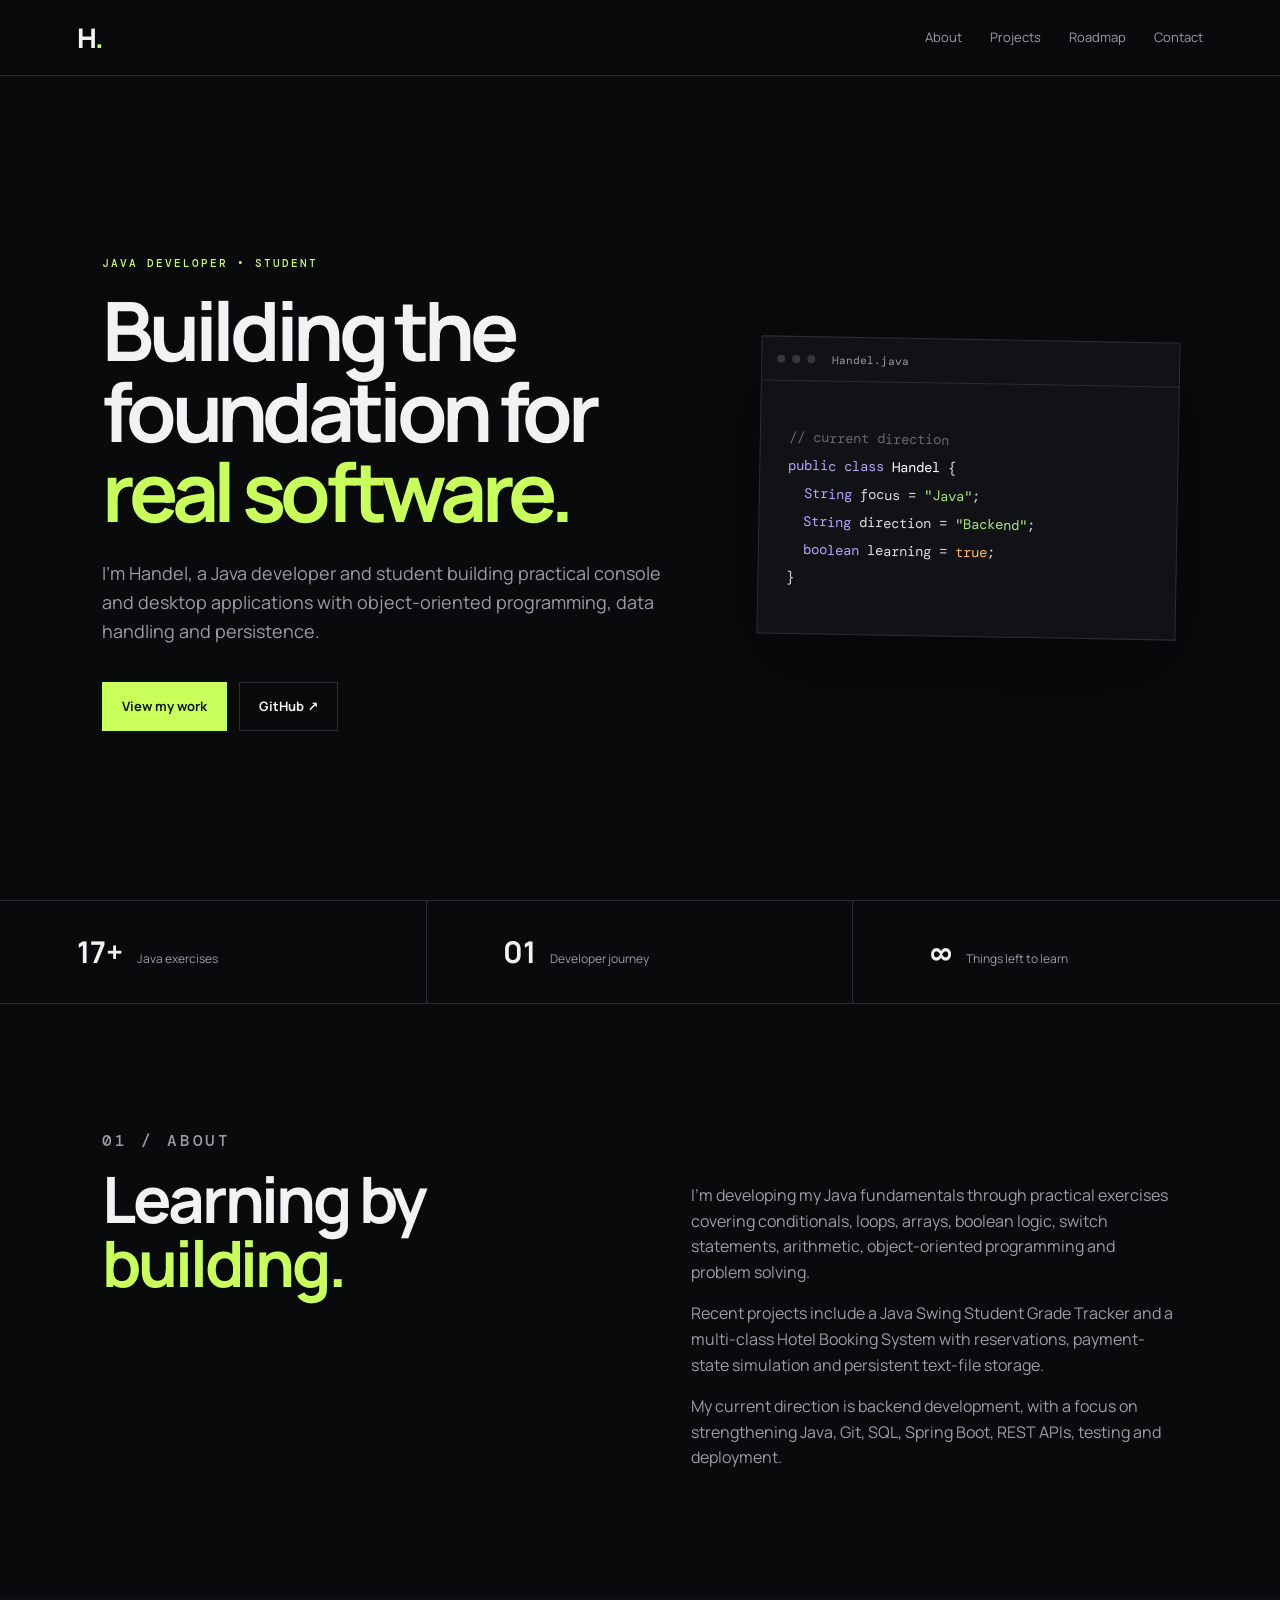
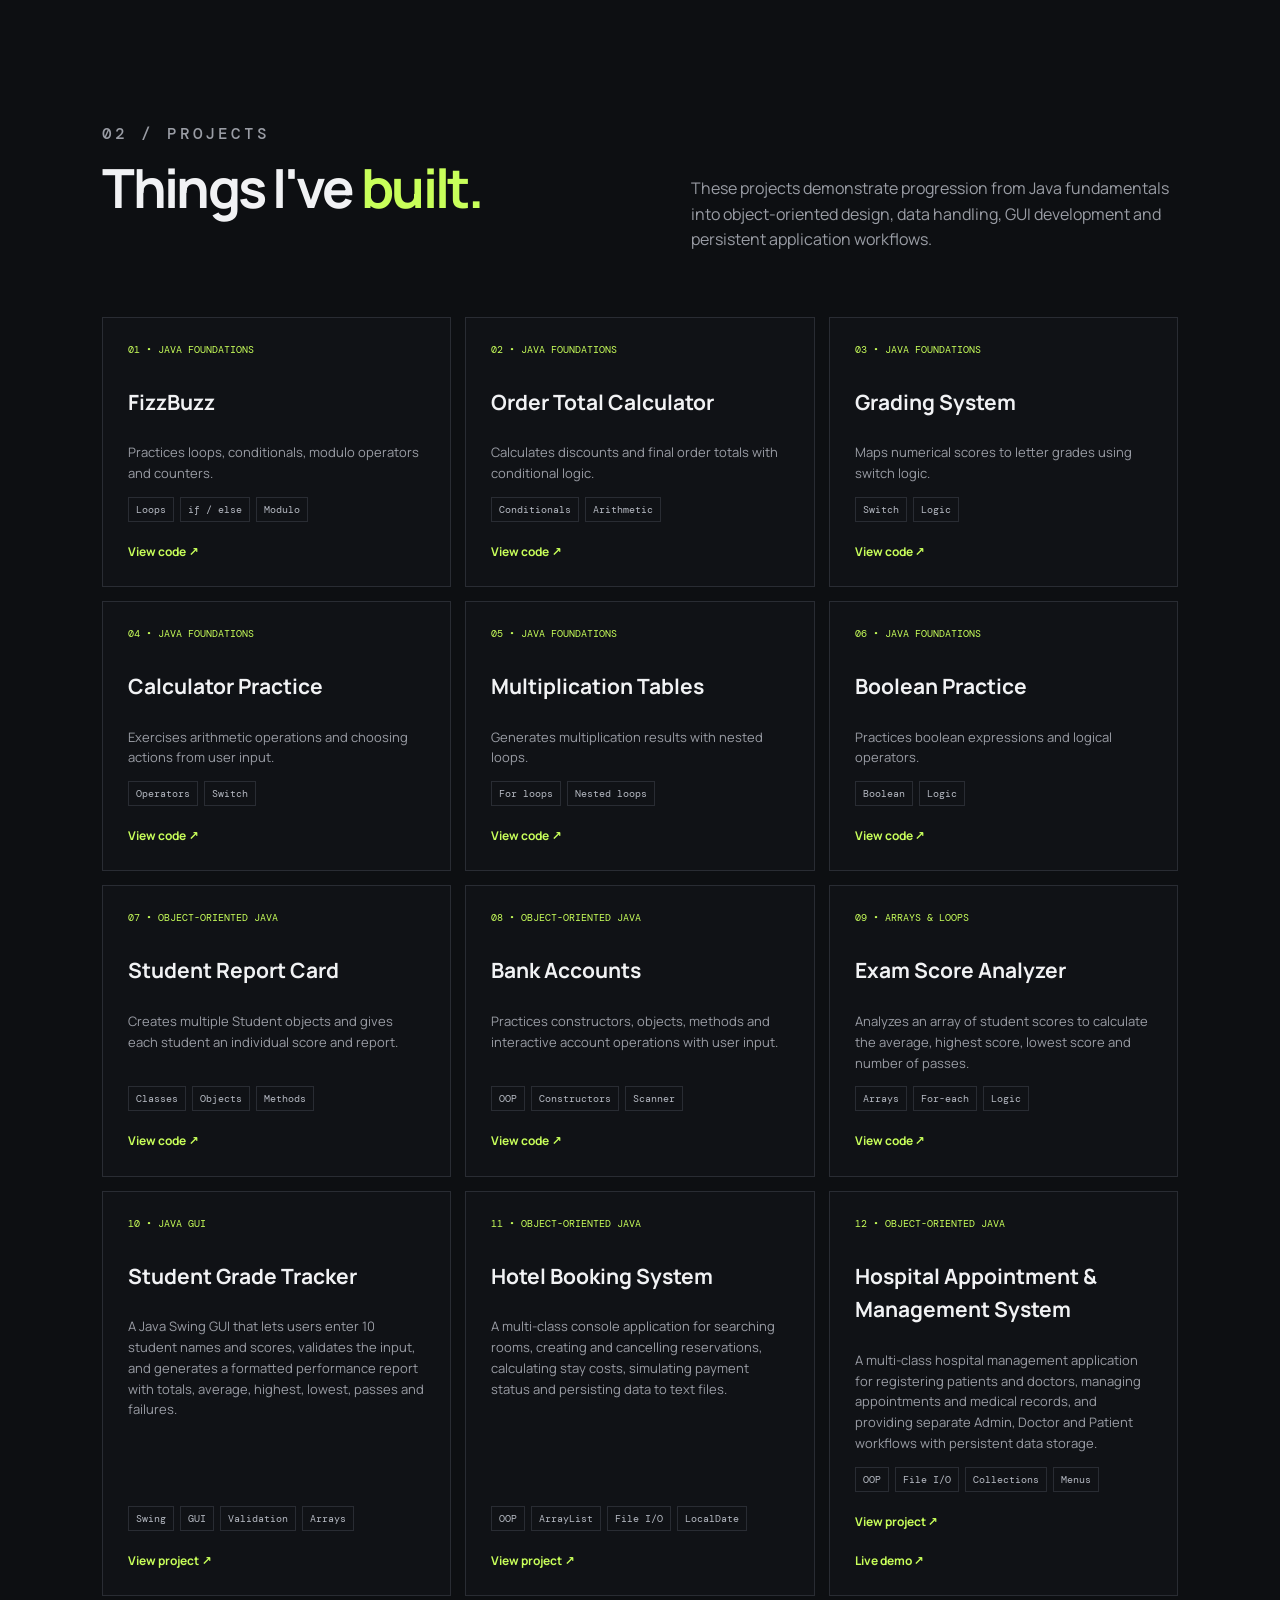
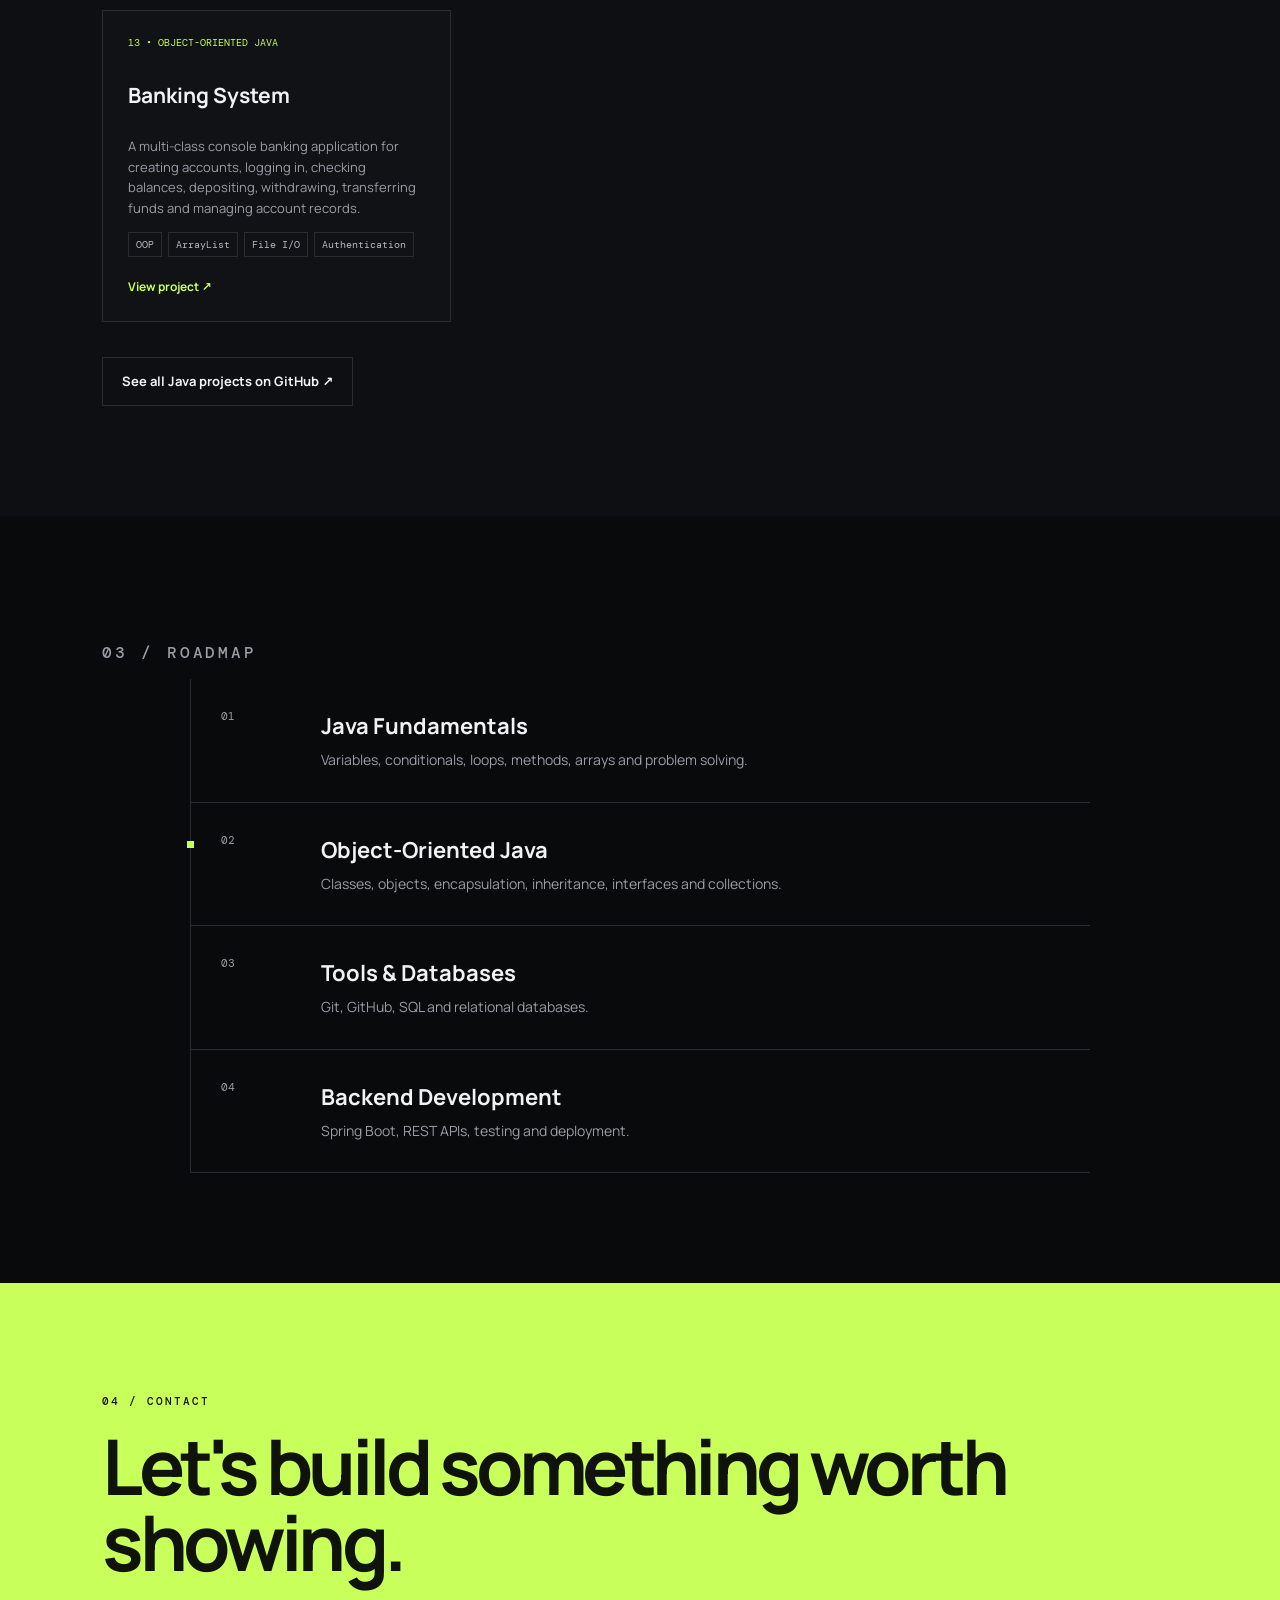
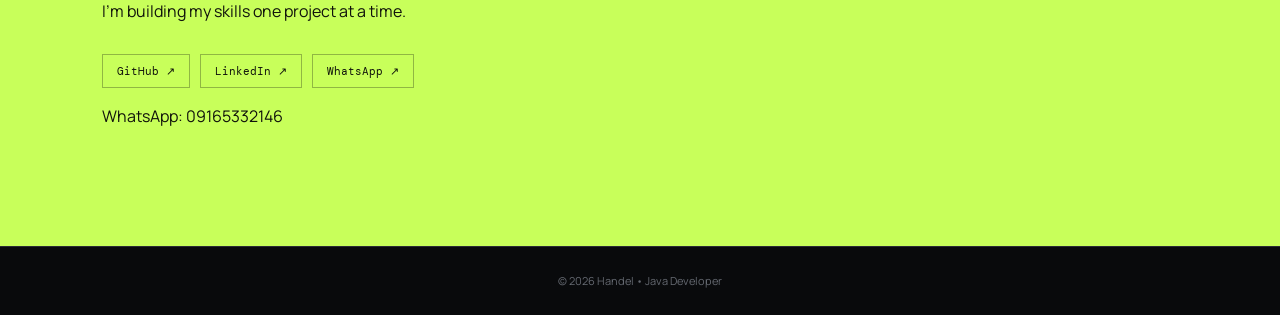
==== commit a49066db: "Add hospital appointment system live demo" ====
--- a/docs/index.html
+++ b/docs/index.html
@@ -30,7 +30,7 @@
 <article><small>09 • ARRAYS & LOOPS</small><h3>Exam Score Analyzer</h3><p>Analyzes an array of student scores to calculate the average, highest score, lowest score and number of passes.</p><div class="tags"><span>Arrays</span><span>For-each</span><span>Logic</span></div><a href="https://github.com/muddyshark8-byte/java-projects/blob/main/Exams.java" target="_blank" rel="noopener">View code ↗</a></article>
 <article><small>10 • JAVA GUI</small><h3>Student Grade Tracker</h3><p>A Java Swing GUI that lets users enter 10 student names and scores, validates the input, and generates a formatted performance report with totals, average, highest, lowest, passes and failures.</p><div class="tags"><span>Swing</span><span>GUI</span><span>Validation</span><span>Arrays</span></div><a href="https://github.com/muddyshark8-byte/CodeAlpha_StudentGradeTracker/blob/main/StudentTracker.java" target="_blank" rel="noopener">View project ↗</a></article>
 <article><small>11 • OBJECT-ORIENTED JAVA</small><h3>Hotel Booking System</h3><p>A multi-class console application for searching rooms, creating and cancelling reservations, calculating stay costs, simulating payment status and persisting data to text files.</p><div class="tags"><span>OOP</span><span>ArrayList</span><span>File I/O</span><span>LocalDate</span></div><a href="https://github.com/muddyshark8-byte/java-projects/tree/main/HotelBookingSystem" target="_blank" rel="noopener">View project ↗</a></article>
-<article><small>12 • OBJECT-ORIENTED JAVA</small><h3>Hospital Appointment & Management System</h3><p>A multi-class hospital management application for registering patients and doctors, managing appointments and medical records, and providing separate Admin, Doctor and Patient workflows with persistent data storage.</p><div class="tags"><span>OOP</span><span>File I/O</span><span>Collections</span><span>Menus</span></div><a href="https://github.com/muddyshark8-byte/java-projects/tree/main/HospitalAppointmentSystem" target="_blank" rel="noopener">View project ↗</a></article>
+<article><small>12 • OBJECT-ORIENTED JAVA</small><h3>Hospital Appointment & Management System</h3><p>A multi-class hospital management application for registering patients and doctors, managing appointments and medical records, and providing separate Admin, Doctor and Patient workflows with persistent data storage.</p><div class="tags"><span>OOP</span><span>File I/O</span><span>Collections</span><span>Menus</span></div><a href="https://github.com/muddyshark8-byte/java-projects/tree/main/HospitalAppointmentSystem" target="_blank" rel="noopener">View project ↗</a> <a href="hospital-appointment-system.html" target="_blank" rel="noopener">Live demo ↗</a></article>
 <article><small>13 • OBJECT-ORIENTED JAVA</small><h3>Banking System</h3><p>A multi-class console banking application for creating accounts, logging in, checking balances, depositing, withdrawing, transferring funds and managing account records.</p><div class="tags"><span>OOP</span><span>ArrayList</span><span>File I/O</span><span>Authentication</span></div><a href="https://github.com/muddyshark8-byte/java-projects/tree/main/BankingSystem" target="_blank" rel="noopener">View project ↗</a></article></div><div class="all-code"><a class="button" href="https://github.com/muddyshark8-byte/java-projects" target="_blank" rel="noopener">See all Java projects on GitHub ↗</a></div></section>
 <section class="section" id="roadmap"><p class="eyebrow">03 / ROADMAP</p><div class="roadmap"><div class="road"><b>01</b><div><h3>Java Fundamentals</h3><p>Variables, conditionals, loops, methods, arrays and problem solving.</p></div></div><div class="road active"><b>02</b><div><h3>Object-Oriented Java</h3><p>Classes, objects, encapsulation, inheritance, interfaces and collections.</p></div></div><div class="road"><b>03</b><div><h3>Tools & Databases</h3><p>Git, GitHub, SQL and relational databases.</p></div></div><div class="road"><b>04</b><div><h3>Backend Development</h3><p>Spring Boot, REST APIs, testing and deployment.</p></div></div></div></section>
 <section class="contact" id="contact"><div><p class="eyebrow">04 / CONTACT</p><h2>Let's build something <em>worth showing.</em></h2><p>I'm building my skills one project at a time.</p><div class="contact-links"><a href="https://github.com/muddyshark8-byte" target="_blank" rel="noopener">GitHub ↗</a><a href="https://www.linkedin.com/in/handel-ohia-287b28434" target="_blank" rel="noopener">LinkedIn ↗</a><a href="https://wa.me/2349165332146" target="_blank" rel="noopener">WhatsApp ↗</a></div><p>WhatsApp: 09165332146</p></div></section>
